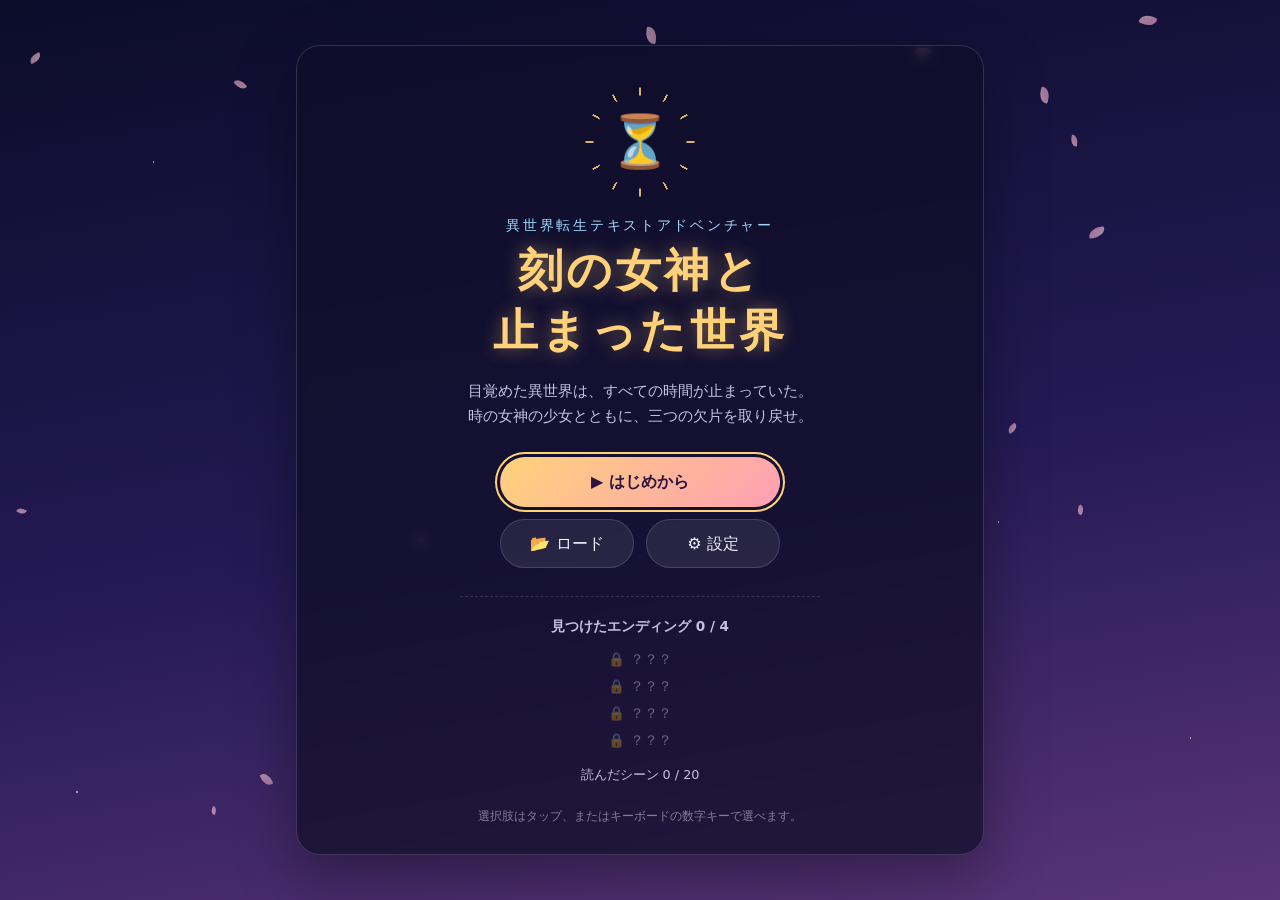
==== index.html @ dd97bc67 "Upgrade game: save/load, backlog, text speed, new branches, image/BGM asset pipeline - Add typewrite" ====
<!doctype html>
<html lang="ja">
<head>
  <meta charset="utf-8">
  <meta name="viewport" content="width=device-width, initial-scale=1">
  <meta name="description" content="止まった世界の時間を取り戻す、選択肢分岐型テキストアドベンチャー。">
  <title>刻（とき）の女神と止まった世界</title>
  <link rel="stylesheet" href="css/style.css">
</head>
<body class="theme-title">
  <div class="sky" aria-hidden="true"></div>

  <!-- 背景画像（assets/manifest.json で指定されたファイルがあるときだけ表示） -->
  <div id="bg-layer" class="bg-layer" aria-hidden="true">
    <div class="bg-img"></div>
    <div class="bg-img"></div>
    <div class="bg-shade"></div>
  </div>

  <!-- シーン演出（CSS の粒子） -->
  <div id="fx-layer" class="fx-layer" aria-hidden="true"></div>
  <div id="flash" class="flash" aria-hidden="true"></div>

  <!-- タイトル画面 -->
  <main id="title-screen" class="screen title-screen">
    <div class="title-card">
      <div class="title-emblem" aria-hidden="true">
        <div class="title-ring"></div>
        <div class="title-clock">⏳</div>
      </div>
      <p class="title-sub">異世界転生テキストアドベンチャー</p>
      <h1 class="title-main">刻の女神と<br>止まった世界</h1>
      <p class="title-lead">
        目覚めた異世界は、すべての時間が止まっていた。<br>
        時の女神の少女とともに、三つの欠片を取り戻せ。
      </p>
      <div class="title-actions">
        <button id="start-btn" class="btn btn-primary" type="button">▶ はじめから</button>
        <button id="continue-btn" class="btn" type="button" hidden>⏯ つづきから</button>
        <div class="title-actions-row">
          <button id="title-load-btn" class="btn" type="button">📂 ロード</button>
          <button id="title-settings-btn" class="btn" type="button">⚙ 設定</button>
        </div>
      </div>
      <section class="endings" aria-labelledby="endings-heading">
        <h2 id="endings-heading" class="endings-heading">見つけたエンディング <span id="ending-count">0 / 4</span></h2>
        <ul id="ending-list" class="ending-list"></ul>
        <p class="scene-rate">読んだシーン <span id="scene-rate">0 / 20</span></p>
      </section>
      <p class="title-help">選択肢はタップ、またはキーボードの数字キーで選べます。</p>
    </div>
  </main>

  <!-- ゲーム画面 -->
  <div id="game-screen" class="screen game-screen" hidden>
    <header class="status-bar">
      <div class="status-item" title="時の欠片">
        <span class="status-label">欠片</span>
        <span id="status-shards" class="status-shards" role="img" aria-label="時の欠片">◇◇◇</span>
      </div>
      <div class="status-item status-heart" title="女神の心">
        <span class="status-label" aria-hidden="true">💗</span>
        <div id="heart-meter" class="heart-meter" role="meter" aria-label="女神の心" aria-valuemin="0" aria-valuemax="13" aria-valuenow="0">
          <div id="heart-fill" class="heart-fill"></div>
        </div>
      </div>
      <div class="status-actions">
        <button id="log-btn" class="btn btn-small btn-icon" type="button" aria-label="バックログ" title="バックログ (L)">📖</button>
        <button id="mute-btn" class="btn btn-small btn-icon" type="button" aria-label="BGM をミュート" aria-pressed="false" title="ミュート (M)">🔊</button>
        <button id="menu-btn" class="btn btn-small" type="button" title="メニュー">☰<span class="btn-label"> メニュー</span></button>
      </div>
    </header>

    <main id="scene-card" class="scene-card">
      <button id="scene-visual" class="scene-visual" type="button" hidden aria-label="背景を大きく見る">
        <img id="scene-visual-img" alt="">
      </button>

      <div class="scene-head">
        <span id="scene-icon" class="scene-icon" aria-hidden="true">🌸</span>
        <div>
          <p id="scene-step" class="scene-step">第1幕</p>
          <h2 id="scene-title" class="scene-title" tabindex="-1">シーン名</h2>
        </div>
      </div>

      <div id="scene-text" class="scene-text"></div>
      <p id="skip-hint" class="skip-hint" hidden>タップ / Enter で全文表示</p>

      <div id="choices" class="choices"></div>

      <section id="ending-box" class="ending-box" hidden>
        <p class="ending-label">― ENDING ―</p>
        <p id="ending-name" class="ending-name"></p>
        <p id="ending-progress" class="ending-progress"></p>
        <div class="ending-actions">
          <button id="ending-restart" class="btn btn-primary" type="button">↺ もう一度はじめから</button>
          <button id="ending-load" class="btn" type="button">📂 ロード</button>
          <button id="ending-title" class="btn" type="button">🏠 タイトルへ</button>
        </div>
      </section>
    </main>
  </div>

  <!-- 背景鑑賞モード（タップで戻る） -->
  <button id="peek-exit" class="peek-exit" type="button" hidden>タップで戻る</button>

  <!-- 通知 -->
  <div id="toasts" class="toasts" role="status" aria-live="polite"></div>

  <!-- メニュー -->
  <dialog id="menu-dialog" class="modal" aria-labelledby="menu-heading">
    <div class="modal-body">
      <h2 id="menu-heading" class="modal-title">メニュー</h2>
      <div class="menu-list">
        <button id="menu-save" class="btn" type="button">💾 セーブ</button>
        <button id="menu-load" class="btn" type="button">📂 ロード</button>
        <button id="menu-log" class="btn" type="button">📖 バックログ</button>
        <button id="menu-settings" class="btn" type="button">⚙ 設定</button>
        <button id="menu-peek" class="btn" type="button" hidden>🖼 背景を見る</button>
        <button id="menu-restart" class="btn" type="button">↺ 最初から</button>
        <button id="menu-title" class="btn" type="button">🏠 タイトルへ</button>
      </div>
      <div class="modal-foot">
        <button class="btn btn-small" type="button" data-close>閉じる</button>
      </div>
    </div>
  </dialog>

  <!-- セーブ / ロード -->
  <dialog id="saves-dialog" class="modal" aria-labelledby="saves-heading">
    <div class="modal-body">
      <h2 id="saves-heading" class="modal-title">セーブ</h2>
      <ul id="saves-list" class="saves-list"></ul>
      <p class="modal-note">セーブデータはこのブラウザ内（localStorage）に保存されます。</p>
      <div class="modal-foot">
        <button class="btn btn-small" type="button" data-close>閉じる</button>
      </div>
    </div>
  </dialog>

  <!-- バックログ -->
  <dialog id="log-dialog" class="modal modal-wide" aria-labelledby="log-heading">
    <div class="modal-body">
      <h2 id="log-heading" class="modal-title">バックログ</h2>
      <div id="log-list" class="log-list" tabindex="0"></div>
      <div class="modal-foot">
        <button class="btn btn-small" type="button" data-close>閉じる</button>
      </div>
    </div>
  </dialog>

  <!-- 設定 -->
  <dialog id="settings-dialog" class="modal" aria-labelledby="settings-heading">
    <div class="modal-body">
      <h2 id="settings-heading" class="modal-title">設定</h2>

      <div class="field">
        <label for="set-speed">文字の表示速度 <output id="set-speed-label" for="set-speed">ふつう</output></label>
        <input id="set-speed" type="range" min="0" max="3" step="1" value="1">
      </div>
      <label class="check">
        <input id="set-skip" type="checkbox">
        <span>一度読んだシーンは一瞬で表示する</span>
      </label>

      <div class="field">
        <label for="set-volume">BGM 音量 <output id="set-volume-label" for="set-volume">60</output></label>
        <input id="set-volume" type="range" min="0" max="100" step="5" value="60">
      </div>
      <label class="check">
        <input id="set-mute" type="checkbox">
        <span>BGM をミュートする</span>
      </label>
      <label class="check">
        <input id="set-images" type="checkbox" checked>
        <span>背景画像を表示する</span>
      </label>
      <p id="asset-status" class="modal-note"></p>

      <div class="field field-danger">
        <button id="reset-data" class="btn btn-small" type="button">🗑 セーブと記録をすべて消去</button>
      </div>
      <div class="modal-foot">
        <button class="btn btn-small" type="button" data-close>閉じる</button>
      </div>
    </div>
  </dialog>

  <script src="js/story.js"></script>
  <script src="js/assets.js"></script>
  <script src="js/game.js"></script>
</body>
</html>
---- css/style.css ----
/* =========================================================
   刻の女神と止まった世界 - スタイル
   外部フォントは使わず、CSSのグラデーションと絵文字で装飾。
   背景画像は assets/manifest.json で指定されたファイルがあるときだけ重ねる。
   ========================================================= */

:root {
  --bg-1: #0f1030;
  --bg-2: #2a1f5c;
  --bg-3: #4b2f6e;
  --card: rgba(16, 14, 40, 0.72);
  --card-border: rgba(255, 255, 255, 0.14);
  --text: #f3f0ff;
  --text-dim: #c6c0e6;
  --accent: #ffd27a;
  --accent-2: #9fd8ff;
  --choice: rgba(255, 255, 255, 0.07);
  --choice-hover: rgba(255, 210, 122, 0.18);
  --heart: #ff7aa8;
  --radius: 16px;
  --font-story: "Hiragino Mincho ProN", "Yu Mincho", "YuMincho", "Noto Serif JP", "MS PMincho", serif;
  --font-ui: system-ui, -apple-system, "Hiragino Sans", "Hiragino Kaku Gothic ProN", "Yu Gothic UI", "Meiryo", sans-serif;
}

/* ---------- テーマ（シーンごとの背景） ---------- */
body.theme-title        { --bg-1: #0b0c2a; --bg-2: #241a55; --bg-3: #5a3478; }
body.theme-dawn         { --bg-1: #2b2350; --bg-2: #7a4a7e; --bg-3: #e09a8a; }
body.theme-tower        { --bg-1: #0d1838; --bg-2: #1f3a6e; --bg-3: #3f6f9e; }
body.theme-forest       { --bg-1: #08201a; --bg-2: #154234; --bg-3: #3d6b4a; }
body.theme-night        { --bg-1: #05061a; --bg-2: #131740; --bg-3: #2b2a63; }
body.theme-day          { --bg-1: #1d3b63; --bg-2: #3a77a6; --bg-3: #8cc3d9; }
body.theme-ruins        { --bg-1: #2a1d12; --bg-2: #6b4a2a; --bg-3: #c39a5e; }
body.theme-ending-true  { --bg-1: #3a2350; --bg-2: #c46a6a; --bg-3: #ffd27a; --accent: #fff1b8; }
body.theme-ending-normal{ --bg-1: #060820; --bg-2: #1c2160; --bg-3: #5a5aa8; }
body.theme-ending-bad   { --bg-1: #050505; --bg-2: #1a1a22; --bg-3: #34303f; --accent: #b9b4c9; }
body.theme-ending-still { --bg-1: #0a0a24; --bg-2: #2a2450; --bg-3: #6a5a8c; --accent: #d9ccff; }

/* ---------- ベース ---------- */
*,
*::before,
*::after {
  box-sizing: border-box;
}

html {
  -webkit-text-size-adjust: 100%;
}

body {
  margin: 0;
  min-height: 100vh;
  min-height: 100dvh;
  color: var(--text);
  font-family: var(--font-ui);
  line-height: 1.7;
  background-color: var(--bg-1);
  overflow-x: hidden;
}

/* 背景グラデーション（iOS で background-attachment: fixed が効かないため固定レイヤーで描画） */
body::before {
  content: "";
  position: fixed;
  inset: 0;
  z-index: 0;
  pointer-events: none;
  background-image: linear-gradient(170deg, var(--bg-1) 0%, var(--bg-2) 55%, var(--bg-3) 100%);
}

/* 止まった星々（CSSの点描） */
.sky {
  position: fixed;
  inset: 0;
  pointer-events: none;
  z-index: 0;
  opacity: 0.55;
  background-image:
    radial-gradient(1.5px 1.5px at 12% 18%, #fff 50%, transparent 51%),
    radial-gradient(1px 1px at 28% 72%, #fff 50%, transparent 51%),
    radial-gradient(2px 2px at 44% 30%, #fff8d0 50%, transparent 51%),
    radial-gradient(1px 1px at 63% 12%, #fff 50%, transparent 51%),
    radial-gradient(1.5px 1.5px at 78% 58%, #dff 50%, transparent 51%),
    radial-gradient(1px 1px at 88% 24%, #fff 50%, transparent 51%),
    radial-gradient(2px 2px at 6% 88%, #fff 50%, transparent 51%),
    radial-gradient(1px 1px at 54% 92%, #fff 50%, transparent 51%),
    radial-gradient(1.5px 1.5px at 93% 82%, #fff8d0 50%, transparent 51%),
    radial-gradient(1px 1px at 36% 48%, #fff 50%, transparent 51%);
}
body.theme-day .sky,
body.theme-ruins .sky,
body.theme-ending-true .sky { opacity: 0.2; }
body.theme-title .sky { animation: twinkle 7s ease-in-out infinite; }
body.has-bg .sky { opacity: 0; }

@keyframes twinkle {
  0%, 100% { opacity: 0.55; }
  50%      { opacity: 0.3; }
}

button {
  font: inherit;
  color: inherit;
}

[hidden] {
  display: none !important;
}

:focus-visible {
  outline: 2px solid var(--accent);
  outline-offset: 3px;
}

.screen {
  position: relative;
  z-index: 1;
  width: 100%;
  max-width: 720px;
  margin: 0 auto;
  padding: 16px;
}

/* ---------- ボタン ---------- */
.btn {
  display: inline-flex;
  align-items: center;
  justify-content: center;
  gap: 6px;
  min-height: 48px;
  padding: 10px 22px;
  border: 1px solid var(--card-border);
  border-radius: 999px;
  background: rgba(255, 255, 255, 0.08);
  cursor: pointer;
  transition: background 0.2s, transform 0.15s, border-color 0.2s;
  -webkit-tap-highlight-color: transparent;
}
.btn:hover { background: rgba(255, 255, 255, 0.16); }
.btn:active { transform: scale(0.97); }

.btn-primary {
  background: linear-gradient(135deg, #ffd27a, #ff9fb4);
  border-color: transparent;
  color: #2a1640;
  font-weight: 700;
}
.btn-primary:hover { background: linear-gradient(135deg, #ffe0a0, #ffb8c8); }

.btn-small {
  min-height: 40px;
  padding: 6px 14px;
  font-size: 0.85rem;
}

/* ---------- タイトル画面 ---------- */
.title-screen {
  display: flex;
  align-items: center;
  justify-content: center;
  min-height: 100vh;
  min-height: 100dvh;
}

.title-card {
  width: 100%;
  text-align: center;
  padding: 40px 24px 28px;
  background: var(--card);
  border: 1px solid var(--card-border);
  border-radius: 24px;
  box-shadow: 0 20px 60px rgba(0, 0, 0, 0.35);
  backdrop-filter: blur(6px);
  -webkit-backdrop-filter: blur(6px);
}

.title-emblem {
  position: relative;
  display: grid;
  place-items: center;
  width: 112px;
  height: 112px;
  margin: 0 auto;
}
/* 止まった文字盤：目盛りの輪。針だけが、ごくゆっくり進む */
.title-ring {
  position: absolute;
  inset: 0;
  border-radius: 50%;
  background: repeating-conic-gradient(from -1deg, rgba(255, 210, 122, 0.85) 0 2deg, transparent 2deg 30deg);
  -webkit-mask: radial-gradient(circle, transparent 0 46px, #000 47px 54px, transparent 55px);
  mask: radial-gradient(circle, transparent 0 46px, #000 47px 54px, transparent 55px);
  box-shadow: 0 0 24px rgba(255, 210, 122, 0.25);
  animation: ringTurn 240s linear infinite;
}
@keyframes ringTurn {
  to { transform: rotate(360deg); }
}
.title-clock {
  position: relative;
  font-size: 3.2rem;
  line-height: 1;
  animation: hourglass 6s ease-in-out infinite;
}

@keyframes hourglass {
  0%, 40%   { transform: rotate(0deg); }
  50%, 90%  { transform: rotate(180deg); }
  100%      { transform: rotate(360deg); }
}

.title-sub {
  margin: 16px 0 4px;
  color: var(--accent-2);
  font-size: 0.85rem;
  letter-spacing: 0.2em;
}

.title-main {
  margin: 0 0 16px;
  font-family: var(--font-story);
  font-size: clamp(1.9rem, 7vw, 2.8rem);
  line-height: 1.35;
  letter-spacing: 0.08em;
  color: var(--accent);
  text-shadow: 0 0 18px rgba(255, 210, 122, 0.45);
}

.title-lead {
  margin: 0 auto 28px;
  max-width: 30em;
  color: var(--text-dim);
  font-family: var(--font-story);
  font-size: 0.95rem;
}

.title-actions {
  display: flex;
  flex-direction: column;
  gap: 12px;
  max-width: 280px;
  margin: 0 auto 28px;
}
.title-actions-row {
  display: flex;
  gap: 12px;
}
.title-actions-row .btn {
  flex: 1;
  padding-inline: 10px;
}
.title-card > * {
  animation: fadeUp 0.7s ease both;
}
.title-card > *:nth-child(2) { animation-delay: 0.08s; }
.title-card > *:nth-child(3) { animation-delay: 0.16s; }
.title-card > *:nth-child(4) { animation-delay: 0.24s; }
.title-card > *:nth-child(5) { animation-delay: 0.32s; }
.title-card > *:nth-child(6) { animation-delay: 0.4s; }
.title-card > *:nth-child(7) { animation-delay: 0.48s; }
.scene-rate {
  margin: 10px 0 0;
  font-size: 0.8rem;
  color: var(--text-dim);
}

.endings {
  margin: 0 auto;
  max-width: 360px;
  padding-top: 18px;
  border-top: 1px dashed var(--card-border);
}
.endings-heading {
  margin: 0 0 8px;
  font-size: 0.85rem;
  font-weight: 600;
  color: var(--text-dim);
}
.ending-list {
  list-style: none;
  margin: 0;
  padding: 0;
  font-size: 0.85rem;
}
.ending-item {
  padding: 2px 0;
  color: rgba(255, 255, 255, 0.35);
}
.ending-item::before { content: "🔒 "; }
.ending-item.is-seen { color: var(--accent); }
.ending-item.is-seen::before { content: "✨ "; }

.title-help {
  margin: 20px 0 0;
  font-size: 0.75rem;
  color: rgba(255, 255, 255, 0.45);
}

/* ---------- ステータスバー ---------- */
.game-screen {
  padding-top: 0;
}

.status-bar {
  position: sticky;
  top: 0;
  z-index: 5;
  display: flex;
  flex-wrap: wrap;
  align-items: center;
  gap: 8px 16px;
  margin: 0 -16px 16px;
  padding: 10px 16px;
  background: rgba(8, 8, 24, 0.6);
  border-bottom: 1px solid var(--card-border);
  backdrop-filter: blur(8px);
  -webkit-backdrop-filter: blur(8px);
}

.status-item {
  display: flex;
  align-items: center;
  gap: 8px;
  font-size: 0.85rem;
}
.status-label { color: var(--text-dim); }
.status-shards { letter-spacing: 0.15em; }

.heart-meter {
  width: 96px;
  height: 8px;
  border-radius: 999px;
  background: rgba(255, 255, 255, 0.15);
  overflow: hidden;
}
.heart-fill {
  width: 0;
  height: 100%;
  border-radius: inherit;
  background: linear-gradient(90deg, #ffb3c8, var(--heart));
  transition: width 0.6s ease;
}

.status-actions {
  display: flex;
  gap: 8px;
  margin-left: auto;
}

/* ---------- シーン ---------- */
.scene-card {
  padding: 24px 22px 28px;
  background: var(--card);
  border: 1px solid var(--card-border);
  border-radius: var(--radius);
  box-shadow: 0 16px 50px rgba(0, 0, 0, 0.35);
  backdrop-filter: blur(6px);
  -webkit-backdrop-filter: blur(6px);
}

.scene-head {
  display: flex;
  align-items: center;
  gap: 14px;
  margin-bottom: 18px;
  padding-bottom: 14px;
  border-bottom: 1px solid var(--card-border);
}
.scene-icon {
  flex: none;
  display: grid;
  place-items: center;
  width: 56px;
  height: 56px;
  font-size: 1.9rem;
  border-radius: 50%;
  background: radial-gradient(circle, rgba(255, 255, 255, 0.18), rgba(255, 255, 255, 0.04));
  border: 1px solid var(--card-border);
}
.scene-step {
  margin: 0;
  font-size: 0.75rem;
  letter-spacing: 0.2em;
  color: var(--accent-2);
}
.scene-title {
  margin: 0;
  font-family: var(--font-story);
  font-size: 1.35rem;
  line-height: 1.4;
  color: var(--accent);
}
.scene-title:focus { outline: none; }

.scene-text {
  font-family: var(--font-story);
  font-size: 1.05rem;
  line-height: 2;
  letter-spacing: 0.02em;
}
.para {
  margin: 0 0 1em;
}
/* 文字送り：未表示の部分も場所だけ確保しておき、行が動かないようにする */
.para-rest {
  visibility: hidden;
}
.skip-hint {
  margin: 0;
  font-size: 0.75rem;
  text-align: right;
  color: rgba(255, 255, 255, 0.45);
  animation: twinkle 2.4s ease-in-out infinite;
}

@keyframes fadeUp {
  from { opacity: 0; transform: translateY(6px); }
  to   { opacity: 1; transform: none; }
}

/* ---------- 選択肢 ---------- */
.choices {
  display: flex;
  flex-direction: column;
  gap: 10px;
  margin-top: 22px;
}
.choice {
  display: flex;
  align-items: flex-start;
  gap: 12px;
  width: 100%;
  min-height: 52px;
  padding: 12px 16px;
  text-align: left;
  line-height: 1.6;
  background: var(--choice);
  border: 1px solid var(--card-border);
  border-radius: 12px;
  cursor: pointer;
  opacity: 0;
  animation: fadeUp 0.5s ease forwards;
  transition: background 0.2s, border-color 0.2s, transform 0.15s;
  -webkit-tap-highlight-color: transparent;
}
.choice:hover {
  background: var(--choice-hover);
  border-color: rgba(255, 210, 122, 0.55);
}
.choice:active { transform: scale(0.99); }
.choice-num {
  flex: none;
  display: grid;
  place-items: center;
  width: 26px;
  height: 26px;
  margin-top: 1px;
  font-size: 0.8rem;
  font-weight: 700;
  color: #2a1640;
  background: var(--accent);
  border-radius: 50%;
}
.choice-text { flex: 1; }

/* ---------- エンディング ---------- */
.ending-box {
  margin-top: 24px;
  padding: 22px 16px;
  text-align: center;
  border-radius: 12px;
  background: rgba(255, 255, 255, 0.06);
  border: 1px solid var(--card-border);
  animation: fadeUp 0.8s ease 0.6s both;
}
.ending-label {
  margin: 0;
  font-size: 0.8rem;
  letter-spacing: 0.3em;
  color: var(--text-dim);
}
.ending-name {
  margin: 6px 0 10px;
  font-family: var(--font-story);
  font-size: 1.25rem;
  font-weight: 700;
  color: var(--accent);
}
.ending-box[data-kind="true"] .ending-name::before  { content: "🌅 "; }
.ending-box[data-kind="normal"] .ending-name::before{ content: "🌟 "; }
.ending-box[data-kind="bad"] .ending-name::before   { content: "🕳️ "; }
.ending-box[data-kind="another"] .ending-name::before { content: "🫧 "; }
.ending-progress {
  margin: 0 0 18px;
  font-size: 0.85rem;
  color: var(--text-dim);
}
.ending-actions {
  display: flex;
  flex-wrap: wrap;
  justify-content: center;
  gap: 10px;
}

/* ---------- ボタン（追加分） ---------- */
.btn:disabled {
  opacity: 0.4;
  cursor: not-allowed;
}
.btn-icon {
  min-width: 40px;
  padding-inline: 8px;
}

/* ---------- 背景画像レイヤー ---------- */
.bg-layer,
.fx-layer {
  position: fixed;
  inset: 0;
  z-index: 0;
  pointer-events: none;
  overflow: hidden;
}
.bg-img {
  position: absolute;
  inset: 0;
  background-size: cover;
  background-position: center;
  background-repeat: no-repeat;
  opacity: 0;
  transition: opacity 0.9s ease;
}
.bg-img.is-active { opacity: 1; }
/* 文字を読みやすくするための薄い幕 */
.bg-shade {
  position: absolute;
  inset: 0;
  background: linear-gradient(180deg, rgba(6, 6, 22, 0.35), rgba(6, 6, 22, 0.7));
  opacity: 0;
  transition: opacity 0.9s ease;
}
body.has-bg .bg-shade { opacity: 1; }

/* シーンカード上部のビジュアル（画像があるときだけ表示） */
.scene-visual {
  display: block;
  width: calc(100% + 44px);
  margin: -24px -22px 18px;
  padding: 0;
  border: 0;
  border-radius: var(--radius) var(--radius) 0 0;
  overflow: hidden;
  background: rgba(0, 0, 0, 0.3);
  cursor: zoom-in;
}
.scene-visual img {
  display: block;
  width: 100%;
  aspect-ratio: 16 / 9;
  max-height: 42vh;
  object-fit: cover;
  animation: fadeIn 0.9s ease both;
}
@keyframes fadeIn {
  from { opacity: 0; }
  to   { opacity: 1; }
}

/* 背景鑑賞モード */
body.is-peek .screen,
body.is-peek .fx-layer { visibility: hidden; }
body.is-peek .bg-shade { opacity: 0; }
.peek-exit {
  position: fixed;
  inset: 0;
  z-index: 20;
  display: flex;
  align-items: flex-end;
  justify-content: center;
  padding: 0 0 28px;
  border: 0;
  background: transparent;
  color: rgba(255, 255, 255, 0.85);
  font-size: 0.85rem;
  text-shadow: 0 1px 6px #000;
  cursor: zoom-out;
}

/* ---------- シーン演出 ---------- */
.scene-card.is-entering { animation: cardIn 0.55s ease both; }
@keyframes cardIn {
  from { opacity: 0; transform: translateY(10px); }
  to   { opacity: 1; transform: none; }
}
.scene-card.is-shaking { animation: shake 0.6s ease both; }
@keyframes shake {
  0%, 100% { transform: none; }
  15% { transform: translate(-7px, 2px); }
  30% { transform: translate(6px, -2px); }
  45% { transform: translate(-5px, 1px); }
  60% { transform: translate(4px, -1px); }
  80% { transform: translate(-2px, 0); }
}
.flash {
  position: fixed;
  inset: 0;
  z-index: 15;
  pointer-events: none;
  background: #fff;
  opacity: 0;
}
.flash.is-on { animation: flash 1s ease-out both; }
@keyframes flash {
  0%   { opacity: 0.75; }
  100% { opacity: 0; }
}

.heart-meter.is-up   { animation: heartUp 0.9s ease; }
.heart-meter.is-down { animation: heartDown 0.9s ease; }
@keyframes heartUp {
  30% { box-shadow: 0 0 0 4px rgba(255, 122, 168, 0.45); transform: scale(1.08); }
}
@keyframes heartDown {
  30% { box-shadow: 0 0 0 4px rgba(140, 150, 200, 0.4); transform: scale(0.94); }
}

/* 粒子：止まった世界なので、ほとんどは宙に留まったまま、かすかに息づくだけ */
.fx {
  position: absolute;
  left: var(--x);
  top: var(--y);
  animation-delay: var(--d);
}
.fx-petals,
.fx-petals-fall {
  width: calc(12px * var(--s));
  height: calc(8px * var(--s));
  border-radius: 80% 10% 80% 10%;
  background: linear-gradient(135deg, #ffe1ec, #ff9fc0);
  opacity: 0.6;
  transform: rotate(var(--r));
}
.fx-petals { animation: hover 9s ease-in-out infinite; animation-delay: var(--d); }
@keyframes hover {
  0%, 100% { translate: 0 0; opacity: 0.6; }
  50%      { translate: 0 -3px; opacity: 0.4; }
}
/* 時が動き出したあとは、花びらが落ちる */
.fx-petals-fall {
  top: -5%;
  animation: fall 11s linear infinite;
  animation-delay: var(--d);
}
@keyframes fall {
  from { translate: 0 0; rotate: 0deg; }
  to   { translate: 8vw 112vh; rotate: 320deg; }
}
.fx-motes {
  width: calc(5px * var(--s));
  height: calc(5px * var(--s));
  border-radius: 50%;
  background: #d8ffb0;
  box-shadow: 0 0 10px 2px rgba(200, 255, 160, 0.6);
  animation: glow 6s ease-in-out infinite;
  animation-delay: var(--d);
}
@keyframes glow {
  0%, 100% { opacity: 0.15; }
  50%      { opacity: 0.75; }
}
.fx-embers {
  top: auto;
  bottom: -3%;
  width: calc(4px * var(--s));
  height: calc(4px * var(--s));
  border-radius: 50%;
  background: #ffb060;
  box-shadow: 0 0 8px 2px rgba(255, 150, 60, 0.7);
  animation: rise 8s ease-in infinite;
  animation-delay: var(--d);
}
@keyframes rise {
  0%   { translate: 0 0; opacity: 0; }
  15%  { opacity: 0.9; }
  100% { translate: 3vw -70vh; opacity: 0; }
}
.fx-dust {
  width: calc(3px * var(--s));
  height: calc(3px * var(--s));
  border-radius: 50%;
  background: #fff3d0;
  animation: glow 10s ease-in-out infinite;
  animation-delay: var(--d);
}

/* ---------- 通知 ---------- */
.toasts {
  position: fixed;
  left: 50%;
  bottom: 20px;
  z-index: 30;
  display: flex;
  flex-direction: column;
  align-items: center;
  gap: 8px;
  width: max-content;
  max-width: calc(100vw - 32px);
  transform: translateX(-50%);
  pointer-events: none;
}
.toast {
  padding: 10px 18px;
  border-radius: 999px;
  background: rgba(16, 14, 40, 0.92);
  border: 1px solid rgba(255, 210, 122, 0.5);
  color: var(--accent);
  font-size: 0.9rem;
  box-shadow: 0 8px 24px rgba(0, 0, 0, 0.4);
  animation: fadeUp 0.35s ease both;
  transition: opacity 0.4s;
}
.toast.is-leaving { opacity: 0; }

/* ---------- ダイアログ ---------- */
.modal {
  width: min(440px, calc(100vw - 24px));
  max-height: calc(100dvh - 24px);
  padding: 0;
  color: var(--text);
  background: rgba(18, 16, 46, 0.97);
  border: 1px solid var(--card-border);
  border-radius: 20px;
  box-shadow: 0 24px 70px rgba(0, 0, 0, 0.55);
  overflow: hidden;
}
.modal[open] {
  display: flex;
  animation: cardIn 0.25s ease both;
}
.modal-wide { width: min(640px, calc(100vw - 24px)); }
.modal::backdrop {
  background: rgba(4, 4, 16, 0.6);
  backdrop-filter: blur(3px);
}
.modal-body {
  display: flex;
  flex-direction: column;
  width: 100%;
  min-height: 0;
  padding: 24px 22px 18px;
  overflow-y: auto;
}
.modal-title {
  margin: 0 0 16px;
  font-family: var(--font-story);
  font-size: 1.2rem;
  color: var(--accent);
  text-align: center;
  letter-spacing: 0.1em;
}
.modal-note {
  margin: 12px 0 0;
  font-size: 0.75rem;
  color: var(--text-dim);
}
.modal-foot {
  display: flex;
  justify-content: center;
  margin-top: 18px;
}
.menu-list {
  display: flex;
  flex-direction: column;
  gap: 10px;
}

.saves-list {
  list-style: none;
  margin: 0;
  padding: 0;
  display: flex;
  flex-direction: column;
  gap: 10px;
}
.save-row {
  display: flex;
  align-items: center;
  gap: 10px;
  padding: 12px 14px;
  border: 1px solid var(--card-border);
  border-radius: 12px;
  background: var(--choice);
}
.save-info { flex: 1; min-width: 0; }
.save-name {
  margin: 0;
  font-size: 0.8rem;
  letter-spacing: 0.1em;
  color: var(--accent-2);
}
.save-desc {
  margin: 2px 0 0;
  font-size: 0.85rem;
  line-height: 1.5;
}
.save-actions {
  display: flex;
  gap: 6px;
  flex: none;
}

.log-list {
  flex: 1;
  min-height: 0;
  max-height: 60dvh;
  padding: 4px 12px 4px 4px;
  overflow-y: auto;
  font-family: var(--font-story);
  font-size: 0.95rem;
  line-height: 1.9;
}
.log-scene {
  margin: 18px 0 8px;
  padding-bottom: 4px;
  font-size: 1rem;
  color: var(--accent);
  border-bottom: 1px dashed var(--card-border);
}
.log-scene:first-child { margin-top: 0; }
.log-para { margin: 0 0 0.7em; }
.log-choice {
  margin: 10px 0;
  padding: 6px 12px;
  font-family: var(--font-ui);
  font-size: 0.85rem;
  color: var(--accent-2);
  border-left: 3px solid var(--accent-2);
  background: rgba(159, 216, 255, 0.08);
  border-radius: 0 8px 8px 0;
}

.field {
  display: flex;
  flex-direction: column;
  gap: 6px;
  margin-top: 16px;
}
.field:first-of-type { margin-top: 0; }
.field label {
  display: flex;
  justify-content: space-between;
  font-size: 0.9rem;
}
.field output { color: var(--accent); }
.field input[type="range"] {
  width: 100%;
  height: 28px;
  accent-color: var(--accent);
}
.field-danger {
  align-items: flex-start;
  padding-top: 16px;
  border-top: 1px dashed var(--card-border);
}
.check {
  display: flex;
  align-items: center;
  gap: 10px;
  min-height: 40px;
  margin-top: 6px;
  font-size: 0.9rem;
  cursor: pointer;
}
.check input {
  width: 18px;
  height: 18px;
  accent-color: var(--accent);
}

/* ---------- スマートフォン ---------- */
@media (max-width: 480px) {
  .title-card { padding: 32px 18px 24px; }
  .scene-card { padding: 20px 16px 22px; }
  .scene-visual { width: calc(100% + 32px); margin: -20px -16px 16px; }
  .scene-icon { width: 46px; height: 46px; font-size: 1.5rem; }
  .scene-title { font-size: 1.2rem; }
  .scene-text { font-size: 1rem; line-height: 1.95; }
  .heart-meter { width: 56px; }
  .status-bar { flex-wrap: nowrap; gap: 8px; }
  .status-item .status-label:not([aria-hidden]) { display: none; }
  .status-item { gap: 4px; }
  .status-shards { letter-spacing: 0.05em; }
  .status-actions { gap: 6px; }
  .btn-small { padding: 6px 10px; }
  .btn-label { display: none; }
  .save-row { flex-direction: column; align-items: stretch; }
  .save-actions { justify-content: flex-end; }
  .modal-body { padding: 20px 16px 16px; }
  .ending-actions .btn { width: 100%; }
}

/* ---------- 動きを減らす設定への配慮 ---------- */
@media (prefers-reduced-motion: reduce) {
  *,
  *::before,
  *::after {
    animation-duration: 0.01ms !important;
    animation-delay: 0s !important;
    animation-iteration-count: 1 !important;
    transition-duration: 0.01ms !important;
  }
}
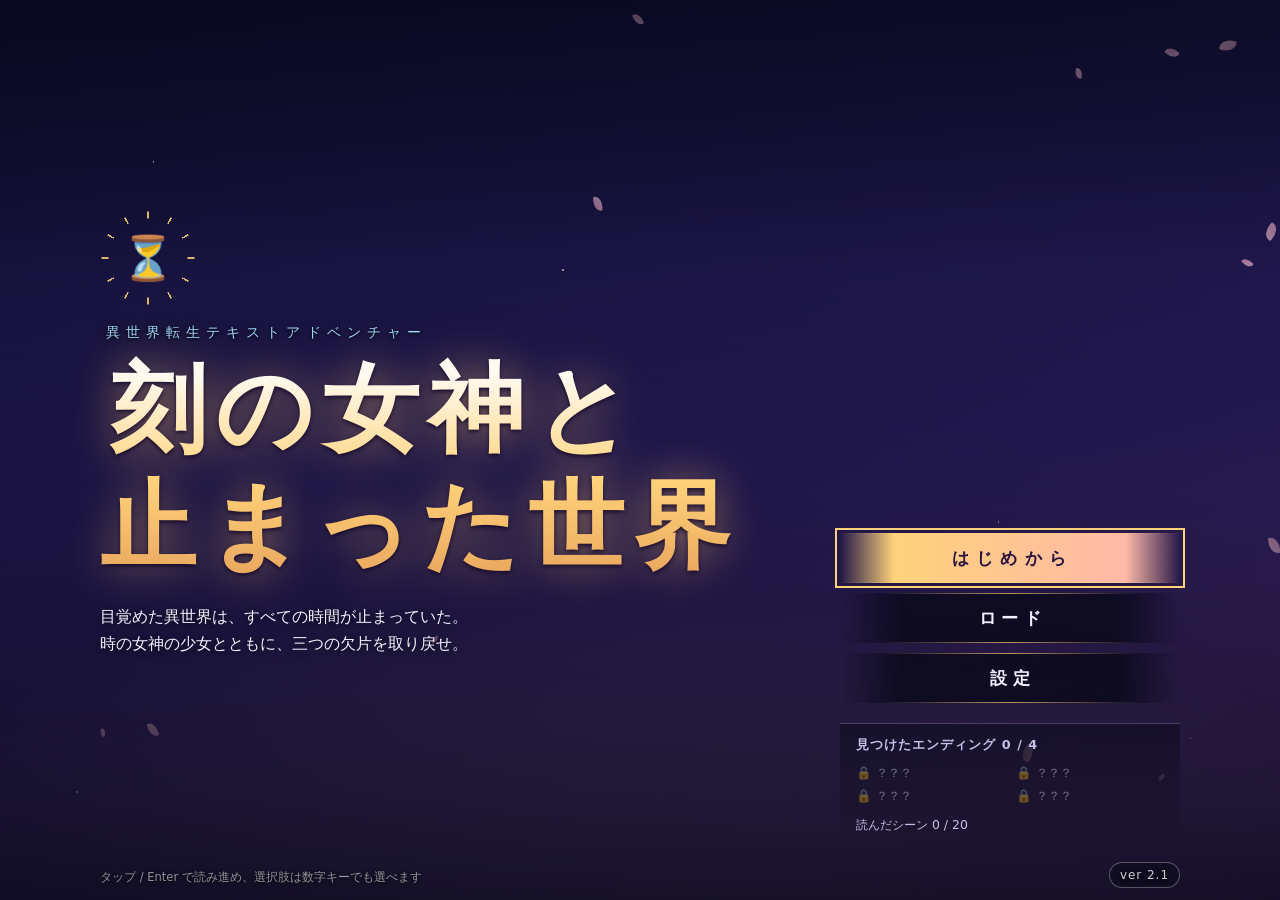
==== commit 2a079090: "Upgrade to ver 2.1: visual-novel layout, character layer, robust title transition - Rebuild the scre" ====
--- a/index.html
+++ b/index.html
@@ -1,109 +1,146 @@
 <!doctype html>
-<html lang="ja">
+<html lang="ja" data-app-version="2.1">
 <head>
   <meta charset="utf-8">
-  <meta name="viewport" content="width=device-width, initial-scale=1">
+  <meta name="viewport" content="width=device-width, initial-scale=1, viewport-fit=cover">
   <meta name="description" content="止まった世界の時間を取り戻す、選択肢分岐型テキストアドベンチャー。">
+  <meta name="theme-color" content="#0b0c2a">
   <title>刻（とき）の女神と止まった世界</title>
-  <link rel="stylesheet" href="css/style.css">
+  <!-- 版を上げるときは、下の ?v= と data-app-version、js/game.js の VERSION を同じ値にそろえる -->
+  <link rel="stylesheet" href="css/style.css?v=2.1">
 </head>
 <body class="theme-title">
   <div class="sky" aria-hidden="true"></div>
 
-  <!-- 背景画像（assets/manifest.json で指定されたファイルがあるときだけ表示） -->
+  <!-- 背景画像（assets/manifest.json で指定されたファイルがあるときだけ表示。無ければテーマ別グラデーション） -->
   <div id="bg-layer" class="bg-layer" aria-hidden="true">
     <div class="bg-img"></div>
     <div class="bg-img"></div>
     <div class="bg-shade"></div>
   </div>
 
+  <!-- キャラクター立ち絵（manifest の character で指定されたファイルがあるときだけ表示） -->
+  <div id="char-layer" class="char-layer" aria-hidden="true">
+    <img id="char-img" class="char-img" alt="">
+  </div>
+
   <!-- シーン演出（CSS の粒子） -->
   <div id="fx-layer" class="fx-layer" aria-hidden="true"></div>
   <div id="flash" class="flash" aria-hidden="true"></div>
 
   <!-- タイトル画面 -->
   <main id="title-screen" class="screen title-screen">
-    <div class="title-card">
-      <div class="title-emblem" aria-hidden="true">
-        <div class="title-ring"></div>
-        <div class="title-clock">⏳</div>
-      </div>
-      <p class="title-sub">異世界転生テキストアドベンチャー</p>
-      <h1 class="title-main">刻の女神と<br>止まった世界</h1>
-      <p class="title-lead">
-        目覚めた異世界は、すべての時間が止まっていた。<br>
-        時の女神の少女とともに、三つの欠片を取り戻せ。
-      </p>
-      <div class="title-actions">
-        <button id="start-btn" class="btn btn-primary" type="button">▶ はじめから</button>
-        <button id="continue-btn" class="btn" type="button" hidden>⏯ つづきから</button>
-        <div class="title-actions-row">
-          <button id="title-load-btn" class="btn" type="button">📂 ロード</button>
-          <button id="title-settings-btn" class="btn" type="button">⚙ 設定</button>
-        </div>
-      </div>
+    <div class="title-inner">
+      <header class="title-logo">
+        <div class="title-emblem" aria-hidden="true">
+          <div class="title-ring"></div>
+          <div class="title-clock">⏳</div>
+        </div>
+        <p class="title-sub">異世界転生テキストアドベンチャー</p>
+        <h1 class="title-main">刻の女神と<br>止まった世界</h1>
+        <p class="title-lead">
+          目覚めた異世界は、すべての時間が止まっていた。<br>
+          時の女神の少女とともに、三つの欠片を取り戻せ。
+        </p>
+      </header>
+
+      <nav class="title-menu" aria-label="メインメニュー">
+        <button id="start-btn" class="title-btn title-btn-primary" type="button" data-action="start">はじめから</button>
+        <button id="continue-btn" class="title-btn" type="button" data-action="continue" hidden>つづきから</button>
+        <button id="title-load-btn" class="title-btn" type="button" data-action="load">ロード</button>
+        <button id="title-settings-btn" class="title-btn" type="button" data-action="settings">設定</button>
+      </nav>
+
       <section class="endings" aria-labelledby="endings-heading">
         <h2 id="endings-heading" class="endings-heading">見つけたエンディング <span id="ending-count">0 / 4</span></h2>
         <ul id="ending-list" class="ending-list"></ul>
         <p class="scene-rate">読んだシーン <span id="scene-rate">0 / 20</span></p>
       </section>
-      <p class="title-help">選択肢はタップ、またはキーボードの数字キーで選べます。</p>
-    </div>
+    </div>
+    <p class="title-foot">
+      <span class="title-help">タップ / Enter で読み進め、選択肢は数字キーでも選べます</span>
+      <span id="app-version" class="title-version">ver 2.1</span>
+    </p>
   </main>
 
   <!-- ゲーム画面 -->
   <div id="game-screen" class="screen game-screen" hidden>
-    <header class="status-bar">
-      <div class="status-item" title="時の欠片">
-        <span class="status-label">欠片</span>
-        <span id="status-shards" class="status-shards" role="img" aria-label="時の欠片">◇◇◇</span>
-      </div>
-      <div class="status-item status-heart" title="女神の心">
-        <span class="status-label" aria-hidden="true">💗</span>
+    <!-- 上部 HUD -->
+    <header class="hud">
+      <div class="hud-item" title="時の欠片">
+        <span class="hud-label">欠片</span>
+        <span id="status-shards" class="hud-shards" role="img" aria-label="時の欠片">◇◇◇</span>
+      </div>
+      <div class="hud-item" title="女神の心">
+        <span class="hud-label" aria-hidden="true">💗</span>
         <div id="heart-meter" class="heart-meter" role="meter" aria-label="女神の心" aria-valuemin="0" aria-valuemax="13" aria-valuenow="0">
           <div id="heart-fill" class="heart-fill"></div>
         </div>
       </div>
-      <div class="status-actions">
-        <button id="log-btn" class="btn btn-small btn-icon" type="button" aria-label="バックログ" title="バックログ (L)">📖</button>
-        <button id="mute-btn" class="btn btn-small btn-icon" type="button" aria-label="BGM をミュート" aria-pressed="false" title="ミュート (M)">🔊</button>
-        <button id="menu-btn" class="btn btn-small" type="button" title="メニュー">☰<span class="btn-label"> メニュー</span></button>
+      <div class="hud-actions">
+        <button id="log-btn" class="hud-btn" type="button" data-action="log" aria-label="バックログ" title="バックログ (L)">📖</button>
+        <button id="mute-btn" class="hud-btn" type="button" data-action="mute" aria-label="BGM をミュート" aria-pressed="false" title="ミュート (M)">🔊</button>
+        <button id="menu-btn" class="hud-btn hud-btn-menu" type="button" data-action="menu" title="メニュー">☰<span class="btn-label">メニュー</span></button>
       </div>
     </header>
 
-    <main id="scene-card" class="scene-card">
-      <button id="scene-visual" class="scene-visual" type="button" hidden aria-label="背景を大きく見る">
-        <img id="scene-visual-img" alt="">
-      </button>
-
-      <div class="scene-head">
-        <span id="scene-icon" class="scene-icon" aria-hidden="true">🌸</span>
-        <div>
+    <!-- ステージ（背景と立ち絵が見える領域。タップで読み進める） -->
+    <div id="stage" class="stage">
+      <!-- 背景画像が無いときに、場面を表す紋章を淡く置く -->
+      <div id="stage-icon" class="stage-icon" aria-hidden="true"></div>
+
+      <!-- シーン切替のタイトルバナー -->
+      <div id="scene-banner" class="scene-banner" aria-hidden="true">
+        <p id="banner-step" class="banner-step"></p>
+        <p id="banner-title" class="banner-title"></p>
+      </div>
+
+      <!-- 選択肢オーバーレイ -->
+      <div id="choice-overlay" class="overlay choice-overlay" hidden>
+        <div class="overlay-inner">
+          <p class="choice-heading" aria-hidden="true">― どうする？ ―</p>
+          <div id="choices" class="choices" role="group" aria-label="選択肢"></div>
+        </div>
+      </div>
+
+      <!-- エンディングオーバーレイ -->
+      <div id="ending-overlay" class="overlay ending-overlay" hidden>
+        <section id="ending-box" class="ending-box" aria-labelledby="ending-name">
+          <p class="ending-label">― ENDING ―</p>
+          <p id="ending-name" class="ending-name"></p>
+          <p id="ending-progress" class="ending-progress"></p>
+          <div class="ending-actions">
+            <button id="ending-restart" class="btn btn-primary" type="button" data-action="restart">↺ もう一度はじめから</button>
+            <button id="ending-load" class="btn" type="button" data-action="load">📂 ロード</button>
+            <button id="ending-title" class="btn" type="button" data-action="title">🏠 タイトルへ</button>
+          </div>
+        </section>
+      </div>
+    </div>
+
+    <!-- メッセージウィンドウ -->
+    <section id="textbox" class="textbox" aria-label="本文">
+      <div class="textbox-inner">
+        <div class="textbox-head">
+          <div class="nameplate">
+            <span id="scene-icon" class="nameplate-icon" aria-hidden="true">🌸</span>
+            <h2 id="scene-title" class="nameplate-name" tabindex="-1">シーン名</h2>
+          </div>
           <p id="scene-step" class="scene-step">第1幕</p>
-          <h2 id="scene-title" class="scene-title" tabindex="-1">シーン名</h2>
-        </div>
-      </div>
-
-      <div id="scene-text" class="scene-text"></div>
-      <p id="skip-hint" class="skip-hint" hidden>タップ / Enter で全文表示</p>
-
-      <div id="choices" class="choices"></div>
-
-      <section id="ending-box" class="ending-box" hidden>
-        <p class="ending-label">― ENDING ―</p>
-        <p id="ending-name" class="ending-name"></p>
-        <p id="ending-progress" class="ending-progress"></p>
-        <div class="ending-actions">
-          <button id="ending-restart" class="btn btn-primary" type="button">↺ もう一度はじめから</button>
-          <button id="ending-load" class="btn" type="button">📂 ロード</button>
-          <button id="ending-title" class="btn" type="button">🏠 タイトルへ</button>
-        </div>
-      </section>
-    </main>
+          <button id="skip-btn" class="skip-btn" type="button" data-action="skip" hidden title="既読のシーンを選択肢まで飛ばす">⏭ スキップ</button>
+        </div>
+        <div id="scene-text" class="scene-text"></div>
+        <div class="textbox-foot">
+          <span id="skip-hint" class="skip-hint" hidden>タップ / Enter で全文表示</span>
+          <span id="page-count" class="page-count" aria-hidden="true"></span>
+          <span id="next-mark" class="next-mark" aria-hidden="true" hidden>▼</span>
+        </div>
+      </div>
+    </section>
   </div>
 
   <!-- 背景鑑賞モード（タップで戻る） -->
-  <button id="peek-exit" class="peek-exit" type="button" hidden>タップで戻る</button>
+  <button id="peek-exit" class="peek-exit" type="button" data-action="peek-exit" hidden>タップで戻る</button>
 
   <!-- 通知 -->
   <div id="toasts" class="toasts" role="status" aria-live="polite"></div>
@@ -113,13 +150,13 @@
     <div class="modal-body">
       <h2 id="menu-heading" class="modal-title">メニュー</h2>
       <div class="menu-list">
-        <button id="menu-save" class="btn" type="button">💾 セーブ</button>
-        <button id="menu-load" class="btn" type="button">📂 ロード</button>
-        <button id="menu-log" class="btn" type="button">📖 バックログ</button>
-        <button id="menu-settings" class="btn" type="button">⚙ 設定</button>
-        <button id="menu-peek" class="btn" type="button" hidden>🖼 背景を見る</button>
-        <button id="menu-restart" class="btn" type="button">↺ 最初から</button>
-        <button id="menu-title" class="btn" type="button">🏠 タイトルへ</button>
+        <button id="menu-save" class="btn" type="button" data-action="save">💾 セーブ</button>
+        <button id="menu-load" class="btn" type="button" data-action="load">📂 ロード</button>
+        <button id="menu-log" class="btn" type="button" data-action="log">📖 バックログ</button>
+        <button id="menu-settings" class="btn" type="button" data-action="settings">⚙ 設定</button>
+        <button id="menu-peek" class="btn" type="button" data-action="peek">🖼 背景を見る</button>
+        <button id="menu-restart" class="btn" type="button" data-action="restart">↺ 最初から</button>
+        <button id="menu-title" class="btn" type="button" data-action="title">🏠 タイトルへ</button>
       </div>
       <div class="modal-foot">
         <button class="btn btn-small" type="button" data-close>閉じる</button>
@@ -174,21 +211,22 @@
       </label>
       <label class="check">
         <input id="set-images" type="checkbox" checked>
-        <span>背景画像を表示する</span>
+        <span>背景画像・立ち絵を表示する</span>
       </label>
       <p id="asset-status" class="modal-note"></p>
 
       <div class="field field-danger">
-        <button id="reset-data" class="btn btn-small" type="button">🗑 セーブと記録をすべて消去</button>
-      </div>
-      <div class="modal-foot">
-        <button class="btn btn-small" type="button" data-close>閉じる</button>
-      </div>
-    </div>
-  </dialog>
-
-  <script src="js/story.js"></script>
-  <script src="js/assets.js"></script>
-  <script src="js/game.js"></script>
+        <button id="reset-data" class="btn btn-small" type="button" data-action="reset">🗑 セーブと記録をすべて消去</button>
+      </div>
+      <p class="modal-note modal-version">刻の女神と止まった世界　<span id="settings-version">ver 2.1</span></p>
+      <div class="modal-foot">
+        <button class="btn btn-small" type="button" data-close>閉じる</button>
+      </div>
+    </div>
+  </dialog>
+
+  <script src="js/story.js?v=2.1"></script>
+  <script src="js/assets.js?v=2.1"></script>
+  <script src="js/game.js?v=2.1"></script>
 </body>
 </html>
--- a/css/style.css
+++ b/css/style.css
@@ -1,7 +1,10 @@
 /* =========================================================
    刻の女神と止まった世界 - スタイル
+   ビジュアルノベル型の画面構成：
+     全面背景（画像 or テーマ別グラデーション）→ 立ち絵 → 粒子演出
+     → 上部 HUD ／ 中央オーバーレイ（選択肢・エンディング）／ 下部メッセージウィンドウ
    外部フォントは使わず、CSSのグラデーションと絵文字で装飾。
-   背景画像は assets/manifest.json で指定されたファイルがあるときだけ重ねる。
+   背景画像と立ち絵は assets/manifest.json で指定されたファイルがあるときだけ重ねる。
    ========================================================= */
 
 :root {
@@ -18,6 +21,12 @@
   --choice-hover: rgba(255, 210, 122, 0.18);
   --heart: #ff7aa8;
   --radius: 16px;
+  --window: 8, 8, 24; /* メッセージウィンドウの地色（rgb） */
+  --hud-h: 44px;
+  --safe-t: env(safe-area-inset-top, 0px);
+  --safe-b: env(safe-area-inset-bottom, 0px);
+  --safe-l: env(safe-area-inset-left, 0px);
+  --safe-r: env(safe-area-inset-right, 0px);
   --font-story: "Hiragino Mincho ProN", "Yu Mincho", "YuMincho", "Noto Serif JP", "MS PMincho", serif;
   --font-ui: system-ui, -apple-system, "Hiragino Sans", "Hiragino Kaku Gothic ProN", "Yu Gothic UI", "Meiryo", sans-serif;
 }
@@ -44,17 +53,17 @@
 
 html {
   -webkit-text-size-adjust: 100%;
+  height: 100%;
 }
 
 body {
   margin: 0;
-  min-height: 100vh;
-  min-height: 100dvh;
+  height: 100%;
+  overflow: hidden; /* 画面は固定。スクロールは各パネルの内側で行う */
   color: var(--text);
   font-family: var(--font-ui);
   line-height: 1.7;
   background-color: var(--bg-1);
-  overflow-x: hidden;
 }
 
 /* 背景グラデーション（iOS で background-attachment: fixed が効かないため固定レイヤーで描画） */
@@ -64,7 +73,10 @@
   inset: 0;
   z-index: 0;
   pointer-events: none;
-  background-image: linear-gradient(170deg, var(--bg-1) 0%, var(--bg-2) 55%, var(--bg-3) 100%);
+  background-image:
+    radial-gradient(120% 70% at 50% 108%, rgba(255, 255, 255, 0.16), transparent 60%),
+    linear-gradient(170deg, var(--bg-1) 0%, var(--bg-2) 55%, var(--bg-3) 100%);
+  transition: opacity 0.6s ease;
 }
 
 /* 止まった星々（CSSの点描） */
@@ -112,12 +124,9 @@
 }
 
 .screen {
-  position: relative;
-  z-index: 1;
-  width: 100%;
-  max-width: 720px;
-  margin: 0 auto;
-  padding: 16px;
+  position: fixed;
+  inset: 0;
+  z-index: 2;
 }
 
 /* ---------- ボタン ---------- */
@@ -152,33 +161,46 @@
   font-size: 0.85rem;
 }
 
-/* ---------- タイトル画面 ---------- */
+/* ---------- タイトル画面（キー画像フルブリード＋ロゴ＋メニュー） ---------- */
 .title-screen {
   display: flex;
+  flex-direction: column;
+  overflow-y: auto;
+  overscroll-behavior: contain;
+  padding: calc(20px + var(--safe-t)) calc(20px + var(--safe-r)) calc(12px + var(--safe-b)) calc(20px + var(--safe-l));
+  /* キー画像の上でも文字が読めるよう、上下に薄い幕をかける */
+  background:
+    linear-gradient(180deg, rgba(5, 5, 20, 0.5) 0%, rgba(5, 5, 20, 0) 30%, rgba(5, 5, 20, 0.15) 52%, rgba(5, 5, 20, 0.82) 100%);
+}
+
+.title-inner {
+  flex: 1 0 auto;
+  display: flex;
+  flex-direction: column;
   align-items: center;
-  justify-content: center;
-  min-height: 100vh;
-  min-height: 100dvh;
-}
-
-.title-card {
+  justify-content: space-between;
+  gap: 24px;
   width: 100%;
+  max-width: 1080px;
+  margin: 0 auto;
   text-align: center;
-  padding: 40px 24px 28px;
-  background: var(--card);
-  border: 1px solid var(--card-border);
-  border-radius: 24px;
-  box-shadow: 0 20px 60px rgba(0, 0, 0, 0.35);
-  backdrop-filter: blur(6px);
-  -webkit-backdrop-filter: blur(6px);
+}
+
+.title-logo {
+  margin-top: clamp(4px, 5vh, 56px);
+  animation: logoIn 1.3s cubic-bezier(0.2, 0.7, 0.2, 1) both;
+}
+@keyframes logoIn {
+  from { opacity: 0; transform: translateY(14px) scale(1.03); filter: blur(6px); }
+  to   { opacity: 1; transform: none; filter: none; }
 }
 
 .title-emblem {
   position: relative;
   display: grid;
   place-items: center;
-  width: 112px;
-  height: 112px;
+  width: 96px;
+  height: 96px;
   margin: 0 auto;
 }
 /* 止まった文字盤：目盛りの輪。針だけが、ごくゆっくり進む */
@@ -187,8 +209,8 @@
   inset: 0;
   border-radius: 50%;
   background: repeating-conic-gradient(from -1deg, rgba(255, 210, 122, 0.85) 0 2deg, transparent 2deg 30deg);
-  -webkit-mask: radial-gradient(circle, transparent 0 46px, #000 47px 54px, transparent 55px);
-  mask: radial-gradient(circle, transparent 0 46px, #000 47px 54px, transparent 55px);
+  -webkit-mask: radial-gradient(circle, transparent 0 39px, #000 40px 46px, transparent 47px);
+  mask: radial-gradient(circle, transparent 0 39px, #000 40px 46px, transparent 47px);
   box-shadow: 0 0 24px rgba(255, 210, 122, 0.25);
   animation: ringTurn 240s linear infinite;
 }
@@ -197,11 +219,10 @@
 }
 .title-clock {
   position: relative;
-  font-size: 3.2rem;
+  font-size: 2.7rem;
   line-height: 1;
   animation: hourglass 6s ease-in-out infinite;
 }
-
 @keyframes hourglass {
   0%, 40%   { transform: rotate(0deg); }
   50%, 90%  { transform: rotate(180deg); }
@@ -209,127 +230,215 @@
 }
 
 .title-sub {
-  margin: 16px 0 4px;
+  margin: 14px 0 6px;
   color: var(--accent-2);
-  font-size: 0.85rem;
-  letter-spacing: 0.2em;
+  font-size: clamp(0.72rem, 1.6vw, 0.9rem);
+  letter-spacing: 0.42em;
+  text-indent: 0.42em;
+  text-shadow: 0 1px 3px #000, 0 0 10px rgba(0, 0, 0, 0.9);
 }
 
 .title-main {
-  margin: 0 0 16px;
+  margin: 0;
   font-family: var(--font-story);
-  font-size: clamp(1.9rem, 7vw, 2.8rem);
-  line-height: 1.35;
+  font-weight: 800;
+  font-size: clamp(2.5rem, min(11.5vw, 12vh), 6rem);
+  line-height: 1.22;
+  letter-spacing: 0.1em;
+  text-indent: 0.1em;
+  color: #fff3d6;
+  background: linear-gradient(180deg, #fffaf0 10%, #ffd27a 55%, #e8a45c 100%);
+  -webkit-background-clip: text;
+  background-clip: text;
+  -webkit-text-fill-color: transparent;
+  filter: drop-shadow(0 2px 2px rgba(20, 8, 40, 0.9)) drop-shadow(0 0 22px rgba(255, 190, 110, 0.45));
+}
+
+.title-lead {
+  margin: 18px auto 0;
+  max-width: 32em;
+  color: var(--text);
+  font-family: var(--font-story);
+  font-size: clamp(0.85rem, 1.9vw, 1rem);
+  text-shadow: 0 1px 8px rgba(0, 0, 0, 0.9);
+}
+
+/* メニュー：斜めに切った帯のボタン */
+.title-menu {
+  display: flex;
+  flex-direction: column;
+  gap: 10px;
+  width: min(320px, 100%);
+  animation: fadeUp 0.8s ease 0.5s both;
+}
+.title-btn {
+  position: relative;
+  min-height: 50px;
+  padding: 10px 24px;
+  border: 0;
+  font-family: var(--font-story);
+  font-size: 1.08rem;
+  font-weight: 700;
+  letter-spacing: 0.3em;
+  text-indent: 0.3em;
+  color: var(--text);
+  background: linear-gradient(90deg, rgba(var(--window), 0) 0%, rgba(var(--window), 0.78) 18%, rgba(var(--window), 0.78) 82%, rgba(var(--window), 0) 100%);
+  cursor: pointer;
+  transition: color 0.2s, letter-spacing 0.25s, background 0.25s;
+  -webkit-tap-highlight-color: transparent;
+}
+.title-btn::before,
+.title-btn::after {
+  content: "";
+  position: absolute;
+  left: 12%;
+  right: 12%;
+  height: 1px;
+  background: linear-gradient(90deg, transparent, rgba(255, 210, 122, 0.7), transparent);
+  transition: left 0.25s, right 0.25s;
+}
+.title-btn::before { top: 0; }
+.title-btn::after  { bottom: 0; }
+.title-btn:hover,
+.title-btn:focus-visible {
+  color: var(--accent);
+  letter-spacing: 0.42em;
+}
+.title-btn:hover::before,
+.title-btn:hover::after,
+.title-btn:focus-visible::before,
+.title-btn:focus-visible::after {
+  left: 0;
+  right: 0;
+}
+.title-btn:active { transform: scale(0.98); }
+.title-btn-primary {
+  color: #2a1640;
+  background: linear-gradient(90deg, rgba(255, 210, 122, 0) 0%, #ffd27a 16%, #ffb9a8 84%, rgba(255, 159, 180, 0) 100%);
+}
+.title-btn-primary:hover,
+.title-btn-primary:focus-visible { color: #2a1640; }
+
+.endings {
+  width: min(420px, 100%);
+  padding: 10px 16px 12px;
+  border-top: 1px solid rgba(255, 255, 255, 0.18);
+  background: linear-gradient(180deg, rgba(var(--window), 0.5), rgba(var(--window), 0));
+  animation: fadeUp 0.8s ease 0.7s both;
+}
+.endings-heading {
+  margin: 0 0 6px;
+  font-size: 0.8rem;
+  font-weight: 600;
   letter-spacing: 0.08em;
-  color: var(--accent);
-  text-shadow: 0 0 18px rgba(255, 210, 122, 0.45);
-}
-
-.title-lead {
-  margin: 0 auto 28px;
-  max-width: 30em;
-  color: var(--text-dim);
-  font-family: var(--font-story);
-  font-size: 0.95rem;
-}
-
-.title-actions {
-  display: flex;
-  flex-direction: column;
-  gap: 12px;
-  max-width: 280px;
-  margin: 0 auto 28px;
-}
-.title-actions-row {
-  display: flex;
-  gap: 12px;
-}
-.title-actions-row .btn {
-  flex: 1;
-  padding-inline: 10px;
-}
-.title-card > * {
-  animation: fadeUp 0.7s ease both;
-}
-.title-card > *:nth-child(2) { animation-delay: 0.08s; }
-.title-card > *:nth-child(3) { animation-delay: 0.16s; }
-.title-card > *:nth-child(4) { animation-delay: 0.24s; }
-.title-card > *:nth-child(5) { animation-delay: 0.32s; }
-.title-card > *:nth-child(6) { animation-delay: 0.4s; }
-.title-card > *:nth-child(7) { animation-delay: 0.48s; }
-.scene-rate {
-  margin: 10px 0 0;
-  font-size: 0.8rem;
-  color: var(--text-dim);
-}
-
-.endings {
-  margin: 0 auto;
-  max-width: 360px;
-  padding-top: 18px;
-  border-top: 1px dashed var(--card-border);
-}
-.endings-heading {
-  margin: 0 0 8px;
-  font-size: 0.85rem;
-  font-weight: 600;
   color: var(--text-dim);
 }
 .ending-list {
   list-style: none;
+  display: grid;
+  grid-template-columns: 1fr 1fr;
+  gap: 2px 12px;
   margin: 0;
   padding: 0;
-  font-size: 0.85rem;
+  font-size: 0.78rem;
+  text-align: left;
 }
 .ending-item {
-  padding: 2px 0;
-  color: rgba(255, 255, 255, 0.35);
+  overflow: hidden;
+  white-space: nowrap;
+  text-overflow: ellipsis;
+  color: rgba(255, 255, 255, 0.4);
 }
 .ending-item::before { content: "🔒 "; }
 .ending-item.is-seen { color: var(--accent); }
 .ending-item.is-seen::before { content: "✨ "; }
-
-.title-help {
-  margin: 20px 0 0;
+.scene-rate {
+  margin: 8px 0 0;
+  font-size: 0.78rem;
+  color: var(--text-dim);
+}
+
+.title-foot {
+  flex: none;
+  display: flex;
+  align-items: flex-end;
+  justify-content: space-between;
+  gap: 12px;
+  width: 100%;
+  max-width: 1080px;
+  margin: 14px auto 0;
+  font-size: 0.72rem;
+  color: rgba(255, 255, 255, 0.55);
+  text-shadow: 0 1px 4px #000;
+}
+.title-help { text-align: left; }
+.title-version {
+  flex: none;
+  padding: 2px 10px;
+  border: 1px solid rgba(255, 255, 255, 0.3);
+  border-radius: 999px;
   font-size: 0.75rem;
-  color: rgba(255, 255, 255, 0.45);
-}
-
-/* ---------- ステータスバー ---------- */
+  letter-spacing: 0.08em;
+  color: rgba(255, 255, 255, 0.8);
+  background: rgba(var(--window), 0.5);
+}
+
+/* PC・横長画面：ロゴを左、メニューを右に振り分ける */
+@media (min-width: 900px) and (min-height: 520px) {
+  .title-inner {
+    display: grid;
+    grid-template-columns: 1fr minmax(280px, 340px);
+    grid-template-rows: 1fr auto;
+    align-items: end;
+    justify-items: start;
+    gap: 20px 48px;
+    text-align: left;
+  }
+  .title-logo { grid-row: 1 / 3; align-self: center; margin-top: 0; }
+  .title-emblem { margin: 0; }
+  .title-lead { margin-left: 0; }
+  .title-menu { justify-self: stretch; width: auto; }
+  .endings { justify-self: stretch; width: auto; }
+}
+
+/* ---------- ゲーム画面の骨組み ---------- */
 .game-screen {
-  padding-top: 0;
-}
-
-.status-bar {
-  position: sticky;
-  top: 0;
-  z-index: 5;
-  display: flex;
-  flex-wrap: wrap;
+  display: flex;
+  flex-direction: column;
+}
+
+/* ---------- 上部 HUD（細い半透明バー） ---------- */
+.hud {
+  position: relative;
+  z-index: 6;
+  flex: none;
+  display: flex;
   align-items: center;
-  gap: 8px 16px;
-  margin: 0 -16px 16px;
-  padding: 10px 16px;
-  background: rgba(8, 8, 24, 0.6);
-  border-bottom: 1px solid var(--card-border);
-  backdrop-filter: blur(8px);
-  -webkit-backdrop-filter: blur(8px);
-}
-
-.status-item {
+  gap: 8px 18px;
+  min-height: calc(var(--hud-h) + var(--safe-t));
+  padding: var(--safe-t) calc(10px + var(--safe-r)) 0 calc(14px + var(--safe-l));
+  background: linear-gradient(180deg, rgba(var(--window), 0.72), rgba(var(--window), 0.38));
+  border-bottom: 1px solid rgba(255, 255, 255, 0.12);
+  backdrop-filter: blur(6px);
+  -webkit-backdrop-filter: blur(6px);
+}
+.hud-item {
   display: flex;
   align-items: center;
   gap: 8px;
-  font-size: 0.85rem;
-}
-.status-label { color: var(--text-dim); }
-.status-shards { letter-spacing: 0.15em; }
+  font-size: 0.8rem;
+}
+.hud-label {
+  color: var(--text-dim);
+  letter-spacing: 0.1em;
+}
+.hud-shards { letter-spacing: 0.12em; }
 
 .heart-meter {
-  width: 96px;
-  height: 8px;
+  width: clamp(56px, 16vw, 120px);
+  height: 7px;
   border-radius: 999px;
-  background: rgba(255, 255, 255, 0.15);
+  background: rgba(255, 255, 255, 0.18);
   overflow: hidden;
 }
 .heart-fill {
@@ -340,157 +449,257 @@
   transition: width 0.6s ease;
 }
 
-.status-actions {
-  display: flex;
-  gap: 8px;
+.hud-actions {
+  display: flex;
+  gap: 2px;
   margin-left: auto;
 }
-
-/* ---------- シーン ---------- */
-.scene-card {
-  padding: 24px 22px 28px;
-  background: var(--card);
-  border: 1px solid var(--card-border);
-  border-radius: var(--radius);
-  box-shadow: 0 16px 50px rgba(0, 0, 0, 0.35);
-  backdrop-filter: blur(6px);
-  -webkit-backdrop-filter: blur(6px);
-}
-
-.scene-head {
+.hud-btn {
+  display: inline-flex;
+  align-items: center;
+  justify-content: center;
+  gap: 6px;
+  min-width: 44px;
+  height: var(--hud-h);
+  padding: 0 10px;
+  border: 0;
+  background: transparent;
+  font-size: 0.85rem;
+  cursor: pointer;
+  transition: background 0.2s;
+  -webkit-tap-highlight-color: transparent;
+}
+.hud-btn:hover { background: rgba(255, 255, 255, 0.14); }
+.hud-btn:focus-visible { outline-offset: -3px; }
+
+/* ---------- ステージ（背景・立ち絵が見える領域） ---------- */
+.stage {
+  position: relative;
+  flex: 1 1 auto;
+  min-height: 0;
+  cursor: pointer;
+}
+
+/* 背景画像が無いとき：場面の紋章を淡く浮かべる */
+.stage-icon {
+  position: absolute;
+  left: 50%;
+  top: 46%;
+  translate: -50% -50%;
+  display: grid;
+  place-items: center;
+  width: min(42vmin, 260px);
+  height: min(42vmin, 260px);
+  font-size: min(20vmin, 124px);
+  line-height: 1;
+  border-radius: 50%;
+  background: radial-gradient(circle, rgba(255, 255, 255, 0.16), rgba(255, 255, 255, 0) 68%);
+  opacity: 0.75;
+  filter: drop-shadow(0 8px 30px rgba(0, 0, 0, 0.45));
+  pointer-events: none;
+  transition: opacity 0.5s ease;
+}
+body.has-bg .stage-icon,
+body.has-char .stage-icon,
+.game-screen.is-choosing .stage-icon { opacity: 0; }
+
+/* ---------- シーンタイトルのバナー（シネマティック演出） ---------- */
+.scene-banner {
+  position: absolute;
+  left: 0;
+  right: 0;
+  top: 40%;
+  z-index: 4;
+  translate: 0 -50%;
+  padding: 18px 20px 20px;
+  text-align: center;
+  background: linear-gradient(90deg, rgba(0, 0, 0, 0) 0%, rgba(4, 4, 16, 0.82) 22%, rgba(4, 4, 16, 0.82) 78%, rgba(0, 0, 0, 0) 100%);
+  opacity: 0;
+  visibility: hidden;
+  pointer-events: none;
+}
+.scene-banner::before,
+.scene-banner::after {
+  content: "";
+  position: absolute;
+  left: 0;
+  right: 0;
+  height: 1px;
+  background: linear-gradient(90deg, transparent, var(--accent), transparent);
+  transform: scaleX(0);
+}
+.scene-banner::before { top: 0; }
+.scene-banner::after  { bottom: 0; }
+.banner-step {
+  margin: 0;
+  font-size: 0.78rem;
+  letter-spacing: 0.6em;
+  text-indent: 0.6em;
+  color: var(--accent-2);
+}
+.banner-title {
+  margin: 4px 0 0;
+  font-family: var(--font-story);
+  font-size: clamp(1.5rem, 6vw, 2.6rem);
+  font-weight: 700;
+  line-height: 1.3;
+  letter-spacing: 0.2em;
+  text-indent: 0.2em;
+  color: #fff;
+  text-shadow: 0 0 18px rgba(255, 210, 122, 0.55), 0 2px 4px #000;
+}
+.scene-banner.is-on { animation: bannerBand 2.6s ease both; }
+.scene-banner.is-on::before,
+.scene-banner.is-on::after { animation: bannerLine 2.6s ease both; }
+.scene-banner.is-on .banner-title { animation: bannerText 2.6s cubic-bezier(0.2, 0.7, 0.2, 1) both; }
+.scene-banner.is-on .banner-step  { animation: bannerText 2.6s cubic-bezier(0.2, 0.7, 0.2, 1) 0.08s both; }
+@keyframes bannerBand {
+  0%   { opacity: 0; visibility: visible; }
+  14%  { opacity: 1; }
+  74%  { opacity: 1; }
+  100% { opacity: 0; visibility: hidden; }
+}
+@keyframes bannerLine {
+  0%   { transform: scaleX(0); }
+  30%  { transform: scaleX(1); }
+  100% { transform: scaleX(1); }
+}
+@keyframes bannerText {
+  0%   { opacity: 0; transform: translateX(-28px); letter-spacing: 0.5em; }
+  22%  { opacity: 1; transform: none; }
+  74%  { opacity: 1; transform: none; }
+  100% { opacity: 0; transform: translateX(16px); }
+}
+
+/* ---------- 中央オーバーレイ（選択肢・エンディング） ---------- */
+.overlay {
+  position: absolute;
+  inset: 0;
+  z-index: 5;
+  display: flex;
+  overflow-y: auto;
+  overscroll-behavior: contain;
+  padding: 16px calc(16px + var(--safe-r)) 16px calc(16px + var(--safe-l));
+  background: radial-gradient(ellipse at center, rgba(4, 4, 16, 0.72) 0%, rgba(4, 4, 16, 0.5) 60%, rgba(4, 4, 16, 0.3) 100%);
+  cursor: default;
+  animation: fadeIn 0.35s ease both;
+}
+.overlay.is-locked { pointer-events: none; }
+.overlay-inner,
+.ending-box {
+  width: min(680px, 100%);
+  margin: auto; /* 収まるときは中央、あふれるときは上からスクロール */
+}
+
+.choice-heading {
+  margin: 0 0 14px;
+  text-align: center;
+  font-family: var(--font-story);
+  font-size: 0.95rem;
+  letter-spacing: 0.4em;
+  text-indent: 0.4em;
+  color: var(--accent);
+  text-shadow: 0 1px 6px #000;
+  animation: fadeIn 0.5s ease both;
+}
+.choices {
+  display: flex;
+  flex-direction: column;
+  gap: 12px;
+}
+.choice {
+  position: relative;
   display: flex;
   align-items: center;
   gap: 14px;
-  margin-bottom: 18px;
-  padding-bottom: 14px;
-  border-bottom: 1px solid var(--card-border);
-}
-.scene-icon {
-  flex: none;
-  display: grid;
-  place-items: center;
-  width: 56px;
-  height: 56px;
-  font-size: 1.9rem;
-  border-radius: 50%;
-  background: radial-gradient(circle, rgba(255, 255, 255, 0.18), rgba(255, 255, 255, 0.04));
-  border: 1px solid var(--card-border);
-}
-.scene-step {
-  margin: 0;
-  font-size: 0.75rem;
-  letter-spacing: 0.2em;
-  color: var(--accent-2);
-}
-.scene-title {
-  margin: 0;
+  width: 100%;
+  min-height: 56px;
+  padding: 12px 22px 12px 16px;
+  text-align: left;
   font-family: var(--font-story);
-  font-size: 1.35rem;
-  line-height: 1.4;
-  color: var(--accent);
-}
-.scene-title:focus { outline: none; }
-
-.scene-text {
-  font-family: var(--font-story);
-  font-size: 1.05rem;
-  line-height: 2;
-  letter-spacing: 0.02em;
-}
-.para {
-  margin: 0 0 1em;
-}
-/* 文字送り：未表示の部分も場所だけ確保しておき、行が動かないようにする */
-.para-rest {
-  visibility: hidden;
-}
-.skip-hint {
-  margin: 0;
-  font-size: 0.75rem;
-  text-align: right;
-  color: rgba(255, 255, 255, 0.45);
-  animation: twinkle 2.4s ease-in-out infinite;
-}
-
-@keyframes fadeUp {
-  from { opacity: 0; transform: translateY(6px); }
-  to   { opacity: 1; transform: none; }
-}
-
-/* ---------- 選択肢 ---------- */
-.choices {
-  display: flex;
-  flex-direction: column;
-  gap: 10px;
-  margin-top: 22px;
-}
-.choice {
-  display: flex;
-  align-items: flex-start;
-  gap: 12px;
-  width: 100%;
-  min-height: 52px;
-  padding: 12px 16px;
-  text-align: left;
-  line-height: 1.6;
-  background: var(--choice);
-  border: 1px solid var(--card-border);
-  border-radius: 12px;
+  font-size: 1.02rem;
+  line-height: 1.55;
+  color: var(--text);
+  background: linear-gradient(90deg, rgba(var(--window), 0.94) 0%, rgba(34, 28, 78, 0.92) 70%, rgba(34, 28, 78, 0.6) 100%);
+  border: 1px solid rgba(255, 255, 255, 0.22);
+  border-left: 4px solid var(--accent);
+  clip-path: polygon(0 0, 100% 0, calc(100% - 16px) 100%, 0 100%);
+  box-shadow: 0 6px 20px rgba(0, 0, 0, 0.45);
   cursor: pointer;
   opacity: 0;
-  animation: fadeUp 0.5s ease forwards;
-  transition: background 0.2s, border-color 0.2s, transform 0.15s;
+  animation: choiceIn 0.45s cubic-bezier(0.2, 0.8, 0.2, 1) forwards;
+  transition: background 0.2s, color 0.2s, transform 0.18s, padding 0.18s;
   -webkit-tap-highlight-color: transparent;
 }
-.choice:hover {
-  background: var(--choice-hover);
-  border-color: rgba(255, 210, 122, 0.55);
-}
-.choice:active { transform: scale(0.99); }
+@keyframes choiceIn {
+  from { opacity: 0; transform: translateX(-36px); }
+  to   { opacity: 1; transform: none; }
+}
+.choice:hover,
+.choice:focus-visible {
+  color: #2a1640;
+  background: linear-gradient(90deg, #ffd27a 0%, #ffc4a6 70%, rgba(255, 196, 166, 0.75) 100%);
+  transform: translateX(8px);
+}
+.choice:focus-visible { outline-offset: 1px; }
+.choice:active { transform: translateX(8px) scale(0.99); }
 .choice-num {
   flex: none;
   display: grid;
   place-items: center;
-  width: 26px;
-  height: 26px;
-  margin-top: 1px;
+  width: 34px;
+  height: 34px;
+  font-family: var(--font-ui);
   font-size: 0.8rem;
   font-weight: 700;
   color: #2a1640;
   background: var(--accent);
-  border-radius: 50%;
+  clip-path: polygon(50% 0, 100% 50%, 50% 100%, 0 50%); /* 菱形 */
+}
+.choice:hover .choice-num,
+.choice:focus-visible .choice-num {
+  color: var(--accent);
+  background: #2a1640;
 }
 .choice-text { flex: 1; }
 
 /* ---------- エンディング ---------- */
 .ending-box {
-  margin-top: 24px;
-  padding: 22px 16px;
+  padding: 26px 20px 24px;
   text-align: center;
-  border-radius: 12px;
-  background: rgba(255, 255, 255, 0.06);
-  border: 1px solid var(--card-border);
-  animation: fadeUp 0.8s ease 0.6s both;
+  background: linear-gradient(180deg, rgba(var(--window), 0.9), rgba(24, 20, 58, 0.9));
+  border: 1px solid rgba(255, 255, 255, 0.2);
+  border-top: 2px solid var(--accent);
+  border-bottom: 2px solid var(--accent);
+  box-shadow: 0 20px 60px rgba(0, 0, 0, 0.55);
+  animation: endingIn 0.9s cubic-bezier(0.2, 0.7, 0.2, 1) both;
+}
+@keyframes endingIn {
+  from { opacity: 0; transform: scale(0.94); }
+  to   { opacity: 1; transform: none; }
 }
 .ending-label {
   margin: 0;
   font-size: 0.8rem;
-  letter-spacing: 0.3em;
+  letter-spacing: 0.5em;
+  text-indent: 0.5em;
   color: var(--text-dim);
 }
 .ending-name {
-  margin: 6px 0 10px;
+  margin: 8px 0 12px;
   font-family: var(--font-story);
-  font-size: 1.25rem;
+  font-size: clamp(1.25rem, 4.6vw, 1.8rem);
   font-weight: 700;
+  line-height: 1.4;
   color: var(--accent);
+  text-shadow: 0 0 16px rgba(255, 210, 122, 0.4);
 }
 .ending-box[data-kind="true"] .ending-name::before  { content: "🌅 "; }
 .ending-box[data-kind="normal"] .ending-name::before{ content: "🌟 "; }
 .ending-box[data-kind="bad"] .ending-name::before   { content: "🕳️ "; }
 .ending-box[data-kind="another"] .ending-name::before { content: "🫧 "; }
 .ending-progress {
-  margin: 0 0 18px;
+  margin: 0 0 20px;
   font-size: 0.85rem;
   color: var(--text-dim);
 }
@@ -499,6 +708,134 @@
   flex-wrap: wrap;
   justify-content: center;
   gap: 10px;
+}
+
+/* ---------- メッセージウィンドウ（下部の半透明グラデーション） ---------- */
+.textbox {
+  position: relative;
+  z-index: 3;
+  flex: none;
+  padding: 34px calc(16px + var(--safe-r)) calc(10px + var(--safe-b)) calc(16px + var(--safe-l));
+  background: linear-gradient(180deg, rgba(var(--window), 0) 0, rgba(var(--window), 0.74) 34px, rgba(var(--window), 0.9) 100%);
+  cursor: pointer;
+}
+.textbox.is-entering .textbox-inner { animation: cardIn 0.5s ease both; }
+@keyframes cardIn {
+  from { opacity: 0; transform: translateY(10px); }
+  to   { opacity: 1; transform: none; }
+}
+.textbox-inner {
+  position: relative;
+  width: 100%;
+  max-width: 920px;
+  margin: 0 auto;
+  border-top: 1px solid rgba(255, 255, 255, 0.22);
+}
+.textbox-head {
+  display: flex;
+  align-items: center;
+  gap: 12px;
+  min-height: 30px;
+  margin-top: -19px; /* 名前プレートをウィンドウの上辺にまたがせる */
+}
+/* 名前プレート：場面名（話者欄）を表示する */
+.nameplate {
+  display: flex;
+  align-items: center;
+  gap: 8px;
+  min-width: 0;
+  max-width: 70%;
+  padding: 5px 30px 5px 14px;
+  color: #2a1640;
+  background: linear-gradient(90deg, #ffd27a, #ffb9a8);
+  clip-path: polygon(0 0, 100% 0, calc(100% - 16px) 100%, 0 100%);
+  filter: drop-shadow(0 3px 8px rgba(0, 0, 0, 0.5));
+}
+.nameplate-icon {
+  flex: none;
+  font-size: 1.05rem;
+  line-height: 1;
+}
+.nameplate-name {
+  margin: 0;
+  overflow: hidden;
+  white-space: nowrap;
+  text-overflow: ellipsis;
+  font-family: var(--font-story);
+  font-size: 1rem;
+  font-weight: 700;
+  line-height: 1.5;
+  letter-spacing: 0.1em;
+}
+.nameplate-name:focus { outline: none; }
+.scene-step {
+  margin: 0;
+  flex: none;
+  font-size: 0.72rem;
+  letter-spacing: 0.25em;
+  color: var(--accent-2);
+  text-shadow: 0 1px 4px #000;
+}
+.skip-btn {
+  flex: none;
+  min-height: 30px;
+  margin-left: auto;
+  padding: 2px 12px;
+  border: 1px solid rgba(255, 255, 255, 0.3);
+  border-radius: 999px;
+  background: rgba(var(--window), 0.7);
+  font-size: 0.75rem;
+  cursor: pointer;
+  -webkit-tap-highlight-color: transparent;
+}
+.skip-btn:hover { background: rgba(255, 255, 255, 0.18); }
+
+.scene-text {
+  /* 3 行ぶんを基本の高さにして、ページごとにウィンドウが伸び縮みしないようにする */
+  height: calc(1.9em * 3 + 14px);
+  margin-top: 4px;
+  padding: 10px 6px 4px 2px;
+  overflow-y: auto;
+  overscroll-behavior: contain;
+  font-family: var(--font-story);
+  font-size: clamp(1rem, 0.6rem + 1vw, 1.2rem);
+  line-height: 1.9;
+  letter-spacing: 0.03em;
+  text-shadow: 0 1px 3px rgba(0, 0, 0, 0.9);
+  scrollbar-width: thin;
+  scrollbar-color: rgba(255, 255, 255, 0.3) transparent;
+}
+.para {
+  margin: 0;
+}
+/* 文字送り：未表示の部分も場所だけ確保しておき、行が動かないようにする */
+.para-rest {
+  visibility: hidden;
+}
+.textbox-foot {
+  display: flex;
+  align-items: center;
+  justify-content: flex-end;
+  gap: 12px;
+  min-height: 22px;
+  font-size: 0.72rem;
+  color: rgba(255, 255, 255, 0.55);
+}
+.skip-hint { animation: twinkle 2.4s ease-in-out infinite; }
+.page-count { letter-spacing: 0.1em; }
+.next-mark {
+  color: var(--accent);
+  font-size: 0.9rem;
+  animation: nextBob 1s ease-in-out infinite;
+}
+@keyframes nextBob {
+  0%, 100% { transform: translateY(-2px); opacity: 0.6; }
+  50%      { transform: translateY(2px); opacity: 1; }
+}
+
+@keyframes fadeUp {
+  from { opacity: 0; transform: translateY(6px); }
+  to   { opacity: 1; transform: none; }
 }
 
 /* ---------- ボタン（追加分） ---------- */
@@ -530,40 +867,52 @@
   transition: opacity 0.9s ease;
 }
 .bg-img.is-active { opacity: 1; }
-/* 文字を読みやすくするための薄い幕 */
+/* 画像の四隅を少し落として、HUD とウィンドウになじませる（画像そのものは暗くしない） */
 .bg-shade {
   position: absolute;
   inset: 0;
-  background: linear-gradient(180deg, rgba(6, 6, 22, 0.35), rgba(6, 6, 22, 0.7));
+  background: radial-gradient(ellipse at 50% 42%, rgba(6, 6, 22, 0) 55%, rgba(6, 6, 22, 0.45) 100%);
   opacity: 0;
   transition: opacity 0.9s ease;
 }
 body.has-bg .bg-shade { opacity: 1; }
 
-/* シーンカード上部のビジュアル（画像があるときだけ表示） */
-.scene-visual {
-  display: block;
-  width: calc(100% + 44px);
-  margin: -24px -22px 18px;
-  padding: 0;
-  border: 0;
-  border-radius: var(--radius) var(--radius) 0 0;
-  overflow: hidden;
-  background: rgba(0, 0, 0, 0.3);
-  cursor: zoom-in;
-}
-.scene-visual img {
-  display: block;
-  width: 100%;
-  aspect-ratio: 16 / 9;
-  max-height: 42vh;
-  object-fit: cover;
-  animation: fadeIn 0.9s ease both;
-}
 @keyframes fadeIn {
   from { opacity: 0; }
   to   { opacity: 1; }
 }
+
+/* ---------- キャラクター立ち絵レイヤー（背景の上・UI の下） ---------- */
+.char-layer {
+  position: fixed;
+  inset: 0;
+  z-index: 1;
+  pointer-events: none;
+  overflow: hidden;
+}
+.char-img {
+  position: absolute;
+  bottom: 0;
+  left: 50%;
+  height: min(92dvh, 150vw);
+  max-width: none;
+  translate: -50% 0;
+  object-fit: contain;
+  object-position: bottom center;
+  opacity: 0;
+  transform: translateY(12px);
+  transition: opacity 0.6s ease, transform 0.6s ease, left 0.5s ease;
+  filter: drop-shadow(0 8px 24px rgba(0, 0, 0, 0.45));
+}
+.char-img:not([src]) { display: none; }
+.char-img.is-active {
+  opacity: 1;
+  transform: none;
+}
+.char-img[data-pos="left"]  { left: 26%; }
+.char-img[data-pos="right"] { left: 74%; }
+/* 選択肢を選ぶあいだは少し沈める */
+body:has(.game-screen.is-choosing) .char-img.is-active { filter: brightness(0.6) drop-shadow(0 8px 24px rgba(0, 0, 0, 0.45)); }
 
 /* 背景鑑賞モード */
 body.is-peek .screen,
@@ -586,12 +935,7 @@
 }
 
 /* ---------- シーン演出 ---------- */
-.scene-card.is-entering { animation: cardIn 0.55s ease both; }
-@keyframes cardIn {
-  from { opacity: 0; transform: translateY(10px); }
-  to   { opacity: 1; transform: none; }
-}
-.scene-card.is-shaking { animation: shake 0.6s ease both; }
+.game-screen.is-shaking { animation: shake 0.6s ease both; }
 @keyframes shake {
   0%, 100% { transform: none; }
   15% { transform: translate(-7px, 2px); }
@@ -696,7 +1040,7 @@
 .toasts {
   position: fixed;
   left: 50%;
-  bottom: 20px;
+  top: calc(var(--hud-h) + var(--safe-t) + 12px);
   z-index: 30;
   display: flex;
   flex-direction: column;
@@ -762,6 +1106,7 @@
   font-size: 0.75rem;
   color: var(--text-dim);
 }
+.modal-version { text-align: center; }
 .modal-foot {
   display: flex;
   justify-content: center;
@@ -876,26 +1221,59 @@
   accent-color: var(--accent);
 }
 
-/* ---------- スマートフォン ---------- */
-@media (max-width: 480px) {
-  .title-card { padding: 32px 18px 24px; }
-  .scene-card { padding: 20px 16px 22px; }
-  .scene-visual { width: calc(100% + 32px); margin: -20px -16px 16px; }
-  .scene-icon { width: 46px; height: 46px; font-size: 1.5rem; }
-  .scene-title { font-size: 1.2rem; }
-  .scene-text { font-size: 1rem; line-height: 1.95; }
-  .heart-meter { width: 56px; }
-  .status-bar { flex-wrap: nowrap; gap: 8px; }
-  .status-item .status-label:not([aria-hidden]) { display: none; }
-  .status-item { gap: 4px; }
-  .status-shards { letter-spacing: 0.05em; }
-  .status-actions { gap: 6px; }
-  .btn-small { padding: 6px 10px; }
+/* ---------- スマートフォン（縦） ---------- */
+@media (max-width: 560px) {
+  .hud { gap: 8px 12px; }
+  .hud-label:not([aria-hidden]) { display: none; }
+  .hud-item { gap: 5px; }
+  .hud-shards { letter-spacing: 0.04em; }
   .btn-label { display: none; }
+  .textbox { padding-left: calc(12px + var(--safe-l)); padding-right: calc(12px + var(--safe-r)); }
+  /* 画面が狭いぶん行数を増やす */
+  .scene-text { height: calc(1.85em * 5 + 14px); line-height: 1.85; }
+  .choice { min-height: 52px; padding: 10px 20px 10px 12px; font-size: 0.96rem; gap: 12px; }
+  .choices { gap: 10px; }
+  .title-help { display: none; }
+  .title-foot { justify-content: flex-end; }
   .save-row { flex-direction: column; align-items: stretch; }
   .save-actions { justify-content: flex-end; }
   .modal-body { padding: 20px 16px 16px; }
-  .ending-actions .btn { width: 100%; }
+  .ending-actions { flex-direction: column; }
+}
+
+/* 選択肢が出ているあいだは、メッセージウィンドウを縮めて選択肢の場所を広げる（本文は中でスクロールできる） */
+@media (max-width: 560px) {
+  .scene-text { transition: height 0.3s ease; }
+  .game-screen.is-choosing .scene-text { height: calc(1.85em * 3 + 14px); }
+  .game-screen.is-choosing .textbox-foot { display: none; }
+}
+@media (max-width: 560px) and (max-height: 700px) {
+  .game-screen.is-choosing .scene-text { height: calc(1.85em * 2 + 14px); }
+  .choice-heading { display: none; }
+  .overlay { padding-block: 10px; }
+  .choices { gap: 8px; }
+  .choice { min-height: 48px; padding-block: 7px; line-height: 1.45; }
+}
+
+/* ---------- 背の低い画面（スマートフォン横向きなど） ---------- */
+@media (max-height: 520px) {
+  :root { --hud-h: 38px; }
+  .title-emblem { display: none; }
+  .title-lead { display: none; }
+  .title-main { font-size: clamp(1.8rem, 11vh, 3rem); }
+  .title-main br { display: none; }
+  .title-inner { gap: 12px; }
+  .title-menu { flex-direction: row; flex-wrap: wrap; width: 100%; justify-content: center; }
+  .title-btn { min-height: 44px; flex: 1 1 140px; max-width: 220px; font-size: 0.95rem; }
+  .textbox { padding-top: 26px; }
+  .scene-text { height: calc(1.7em * 2 + 12px); line-height: 1.7; padding-top: 6px; }
+  .textbox-foot { min-height: 16px; }
+  .scene-banner { padding: 10px 20px 12px; }
+  .choice { min-height: 44px; padding-block: 6px; }
+  .choices { gap: 8px; }
+  .choice-heading { display: none; }
+  .ending-box { padding: 14px 16px; }
+  .ending-progress { margin-bottom: 12px; }
 }
 
 /* ---------- 動きを減らす設定への配慮 ---------- */
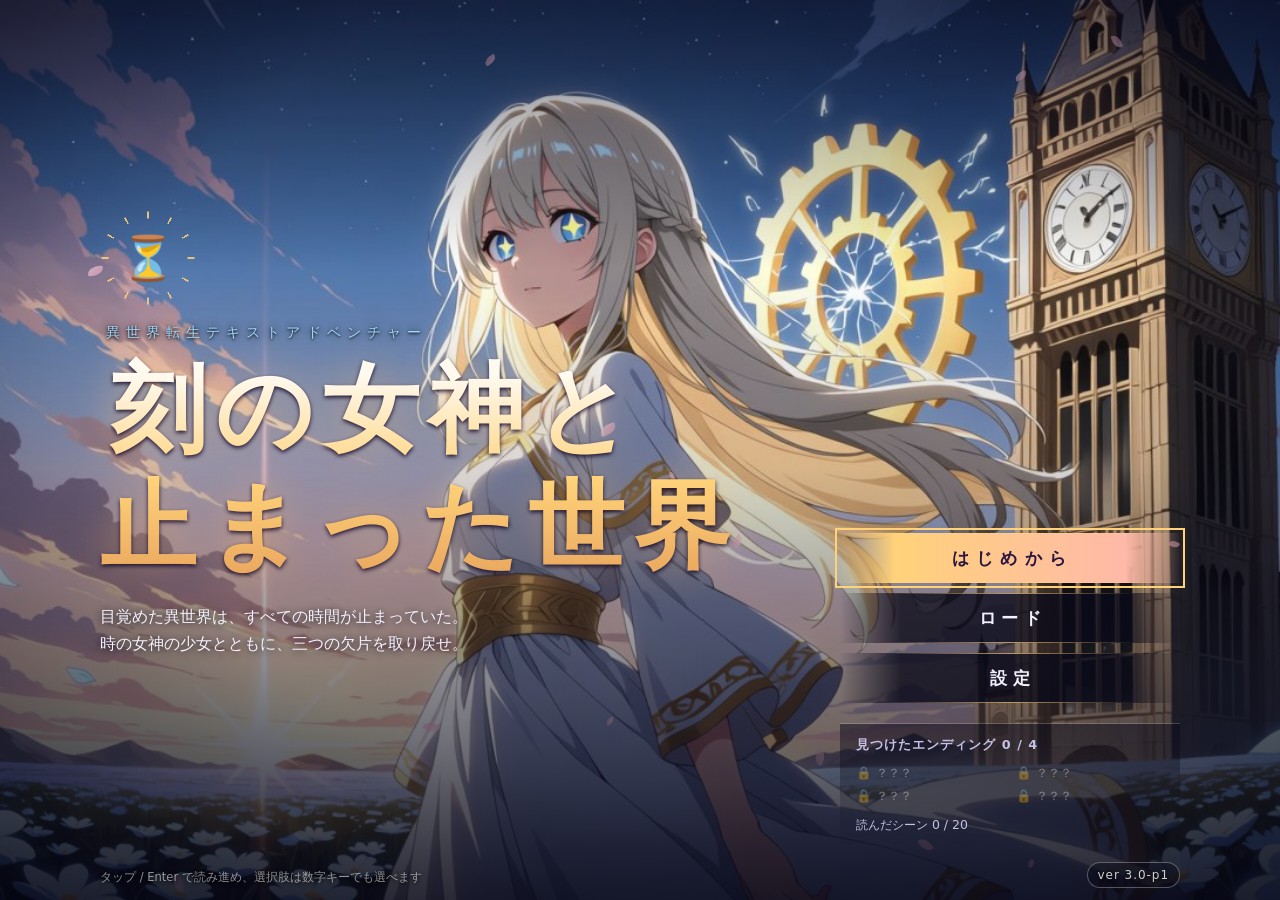
==== commit cb799c9f: "Add v3.0 Phase 1 engine slice: staged portraits, speaker nameplate, halo layer - js/stage.js: page n" ====
--- a/index.html
+++ b/index.html
@@ -1,5 +1,5 @@
 <!doctype html>
-<html lang="ja" data-app-version="2.1">
+<html lang="ja" data-app-version="3.0-p1">
 <head>
   <meta charset="utf-8">
   <meta name="viewport" content="width=device-width, initial-scale=1, viewport-fit=cover">
@@ -7,7 +7,7 @@
   <meta name="theme-color" content="#0b0c2a">
   <title>刻（とき）の女神と止まった世界</title>
   <!-- 版を上げるときは、下の ?v= と data-app-version、js/game.js の VERSION を同じ値にそろえる -->
-  <link rel="stylesheet" href="css/style.css?v=2.1">
+  <link rel="stylesheet" href="css/style.css?v=3.0-p1">
 </head>
 <body class="theme-title">
   <div class="sky" aria-hidden="true"></div>
@@ -19,10 +19,9 @@
     <div class="bg-shade"></div>
   </div>
 
-  <!-- キャラクター立ち絵（manifest の character で指定されたファイルがあるときだけ表示） -->
-  <div id="char-layer" class="char-layer" aria-hidden="true">
-    <img id="char-img" class="char-img" alt="">
-  </div>
+  <!-- キャラクター立ち絵（複数枠。js/assets.js が .chara[data-id][data-pos] を出し入れする。
+       対応するファイルがあるときだけ表示。光輪は画像ではなく SVG の別要素） -->
+  <div id="char-layer" class="char-layer" aria-hidden="true" data-count="0"></div>
 
   <!-- シーン演出（CSS の粒子） -->
   <div id="fx-layer" class="fx-layer" aria-hidden="true"></div>
@@ -59,7 +58,7 @@
     </div>
     <p class="title-foot">
       <span class="title-help">タップ / Enter で読み進め、選択肢は数字キーでも選べます</span>
-      <span id="app-version" class="title-version">ver 2.1</span>
+      <span id="app-version" class="title-version">ver 3.0-p1</span>
     </p>
   </main>
 
@@ -122,9 +121,12 @@
     <section id="textbox" class="textbox" aria-label="本文">
       <div class="textbox-inner">
         <div class="textbox-head">
-          <div class="nameplate">
+          <!-- 名前札：話者がいるページは話者名、従来形式のシーンではシーン名。
+               シーン名の見出し（フォーカス先）は常に残す -->
+          <div id="nameplate" class="nameplate">
             <span id="scene-icon" class="nameplate-icon" aria-hidden="true">🌸</span>
             <h2 id="scene-title" class="nameplate-name" tabindex="-1">シーン名</h2>
+            <span id="speaker-name" class="nameplate-speaker" hidden></span>
           </div>
           <p id="scene-step" class="scene-step">第1幕</p>
           <button id="skip-btn" class="skip-btn" type="button" data-action="skip" hidden title="既読のシーンを選択肢まで飛ばす">⏭ スキップ</button>
@@ -218,15 +220,16 @@
       <div class="field field-danger">
         <button id="reset-data" class="btn btn-small" type="button" data-action="reset">🗑 セーブと記録をすべて消去</button>
       </div>
-      <p class="modal-note modal-version">刻の女神と止まった世界　<span id="settings-version">ver 2.1</span></p>
-      <div class="modal-foot">
-        <button class="btn btn-small" type="button" data-close>閉じる</button>
-      </div>
-    </div>
-  </dialog>
-
-  <script src="js/story.js?v=2.1"></script>
-  <script src="js/assets.js?v=2.1"></script>
-  <script src="js/game.js?v=2.1"></script>
+      <p class="modal-note modal-version">刻の女神と止まった世界　<span id="settings-version">ver 3.0-p1</span></p>
+      <div class="modal-foot">
+        <button class="btn btn-small" type="button" data-close>閉じる</button>
+      </div>
+    </div>
+  </dialog>
+
+  <script src="js/story.js?v=3.0-p1"></script>
+  <script src="js/stage.js?v=3.0-p1"></script>
+  <script src="js/assets.js?v=3.0-p1"></script>
+  <script src="js/game.js?v=3.0-p1"></script>
 </body>
 </html>
--- a/css/style.css
+++ b/css/style.css
@@ -768,9 +768,42 @@
   letter-spacing: 0.1em;
 }
 .nameplate-name:focus { outline: none; }
+/* 話者名（新形式のシーン）。色は cast[x].color を --speaker で受ける。色だけに頼らず必ず名前を文字で出す */
+.nameplate-speaker {
+  overflow: hidden;
+  white-space: nowrap;
+  text-overflow: ellipsis;
+  font-family: var(--font-story);
+  font-size: 1rem;
+  font-weight: 700;
+  line-height: 1.5;
+  letter-spacing: 0.1em;
+  color: var(--speaker, #ffe9b8);
+}
+.nameplate.is-speaker {
+  color: var(--speaker, #ffe9b8);
+  background: rgb(16, 12, 40);
+  box-shadow: inset 0 -2px 0 var(--speaker, #ffe9b8);
+}
+/* 話者のページ：シーン名の見出しは読み上げとフォーカス用に残し、見た目だけ隠す */
+.nameplate.is-speaker .nameplate-icon { display: none; }
+.nameplate.is-speaker .nameplate-name {
+  position: absolute;
+  width: 1px;
+  height: 1px;
+  overflow: hidden;
+  clip-path: inset(50%);
+}
+/* 地の文のページ：高さは保ったまま透明にする（ウィンドウの高さを変えない） */
+.nameplate.is-narration { opacity: 0; }
+.nameplate { transition: opacity 0.2s ease; }
 .scene-step {
   margin: 0;
-  flex: none;
+  flex: 0 1 auto;
+  min-width: 0;
+  overflow: hidden;
+  white-space: nowrap;
+  text-overflow: ellipsis;
   font-size: 0.72rem;
   letter-spacing: 0.25em;
   color: var(--accent-2);
@@ -861,10 +894,15 @@
   position: absolute;
   inset: 0;
   background-size: cover;
-  background-position: center;
+  /* 見せる位置（焦点）は manifest の position / positionPortrait を js/assets.js が変数で渡す */
+  background-position: var(--bg-pos, center);
   background-repeat: no-repeat;
   opacity: 0;
   transition: opacity 0.9s ease;
+}
+/* 縦長の画面では横幅の中央 26% ほどしか見えないので、縦専用の焦点があればそちらを使う */
+@media (orientation: portrait) {
+  .bg-img { background-position: var(--bg-pos-portrait, var(--bg-pos, center)); }
 }
 .bg-img.is-active { opacity: 1; }
 /* 画像の四隅を少し落として、HUD とウィンドウになじませる（画像そのものは暗くしない） */
@@ -890,29 +928,105 @@
   pointer-events: none;
   overflow: hidden;
 }
-.char-img {
+/* 立ち絵の枠（人物ごと）。中は下から「光輪 → 体」。枠の大きさ＝立ち絵の大きさなので、光輪は % 指定で追随する */
+.chara {
+  --chara-h: min(92dvh, 150vw);
   position: absolute;
   bottom: 0;
   left: 50%;
-  height: min(92dvh, 150vw);
-  max-width: none;
+  height: var(--chara-h);
   translate: -50% 0;
-  object-fit: contain;
-  object-position: bottom center;
   opacity: 0;
   transform: translateY(12px);
-  transition: opacity 0.6s ease, transform 0.6s ease, left 0.5s ease;
+  transition: opacity 0.6s ease, transform 0.6s ease, left 0.5s ease, height 0.5s ease, filter 0.3s ease;
   filter: drop-shadow(0 8px 24px rgba(0, 0, 0, 0.45));
 }
-.char-img:not([src]) { display: none; }
-.char-img.is-active {
+.chara.is-active {
   opacity: 1;
   transform: none;
 }
-.char-img[data-pos="left"]  { left: 26%; }
-.char-img[data-pos="right"] { left: 74%; }
+.chara[data-pos="left"]  { left: 26%; }
+.chara[data-pos="right"] { left: 74%; }
+.chara-img {
+  position: relative; /* 光輪より手前 */
+  display: block;
+  height: 100%;
+  width: auto;
+  max-width: none;
+}
+.chara-img:not([src]) { visibility: hidden; }
+/* 話者でない人物は少し沈める（地の文のページでは全員ふつうの明るさ） */
+.chara.is-dim { filter: brightness(0.6) drop-shadow(0 8px 24px rgba(0, 0, 0, 0.45)); }
 /* 選択肢を選ぶあいだは少し沈める */
-body:has(.game-screen.is-choosing) .char-img.is-active { filter: brightness(0.6) drop-shadow(0 8px 24px rgba(0, 0, 0, 0.45)); }
+body:has(.game-screen.is-choosing) .chara.is-active { filter: brightness(0.6) drop-shadow(0 8px 24px rgba(0, 0, 0, 0.45)); }
+
+/* ページ単位の演出：小さく跳ねる（驚き） */
+.chara.fx-hop { animation: charaHop 0.42s ease-out both; }
+@keyframes charaHop {
+  0%   { transform: translateY(0); }
+  35%  { transform: translateY(-2.2%); }
+  70%  { transform: translateY(0.4%); }
+  100% { transform: translateY(0); }
+}
+
+/* スマートフォン縦：1 人なら常に中央。2 人以上は縮めて内側へ寄せる（画面外へはみ出さない） */
+@media (orientation: portrait) and (max-width: 560px) {
+  .char-layer[data-count="1"] .chara { left: 50%; }
+  .char-layer:not([data-count="0"]):not([data-count="1"]) .chara { height: calc(var(--chara-h) * 0.75); }
+  .char-layer:not([data-count="0"]):not([data-count="1"]) .chara[data-pos="left"]  { left: 32%; }
+  .char-layer:not([data-count="0"]):not([data-count="1"]) .chara[data-pos="right"] { left: 68%; }
+}
+
+/* ---------- 光輪（画像に描かず SVG の別レイヤー。立ち絵の背面に置く。見た目は仮） ---------- */
+.chara-halo {
+  position: absolute;
+  aspect-ratio: 1;
+  translate: -50% -50%;
+  pointer-events: none;
+  opacity: 0.5;
+  filter: drop-shadow(0 0 6px rgba(255, 220, 130, 0.9));
+  transition: opacity 0.6s ease, left 0.3s ease, top 0.3s ease, width 0.3s ease;
+}
+.chara-halo svg {
+  display: block;
+  width: 100%;
+  height: 100%;
+  overflow: visible;
+}
+.halo-glow { fill: rgba(255, 228, 150, 0.1); }
+.halo-ring {
+  fill: none;
+  stroke: #ffe9a8;
+  stroke-width: 1.6;
+  stroke-linecap: round;
+}
+.halo-ring-inner { stroke-width: 0.8; opacity: 0.8; }
+.halo-tick { stroke: #fff3c9; stroke-width: 1.1; stroke-linecap: round; }
+.halo-crack { fill: none; stroke: #ffffff; stroke-width: 0.6; stroke-linejoin: round; opacity: 0.75; }
+.chara-halo[data-state="weak"]    { animation: haloWeak 3.4s ease-in-out infinite; }
+.chara-halo[data-state="flicker"] { animation: haloFlicker 1.7s linear infinite; }
+.chara-halo[data-state="bright"]  { opacity: 1; filter: drop-shadow(0 0 14px rgba(255, 232, 160, 1)); }
+.chara-halo[data-state="off"]     { opacity: 0; }
+@keyframes haloWeak {
+  0%, 100% { opacity: 0.5; }
+  50%      { opacity: 0.28; }
+}
+@keyframes haloFlicker {
+  0%, 100% { opacity: 0.5; }
+  12%      { opacity: 0.12; }
+  20%      { opacity: 0.62; }
+  31%      { opacity: 0.08; }
+  44%      { opacity: 0.4; }
+  58%      { opacity: 0.1; }
+  66%      { opacity: 0.55; }
+  82%      { opacity: 0.22; }
+}
+@media (prefers-reduced-motion: reduce) {
+  /* 明滅を止め、弱い発光の静止状態にする */
+  .chara-halo[data-state="weak"],
+  .chara-halo[data-state="flicker"] { animation: none; opacity: 0.45; }
+  .chara.fx-hop { animation: none; }
+}
 
 /* 背景鑑賞モード */
 body.is-peek .screen,
@@ -1172,6 +1286,13 @@
 }
 .log-scene:first-child { margin-top: 0; }
 .log-para { margin: 0 0 0.7em; }
+.log-who {
+  display: block;
+  font-size: 0.78em;
+  font-weight: 700;
+  letter-spacing: 0.1em;
+  color: var(--accent-2);
+}
 .log-choice {
   margin: 10px 0;
   padding: 6px 12px;
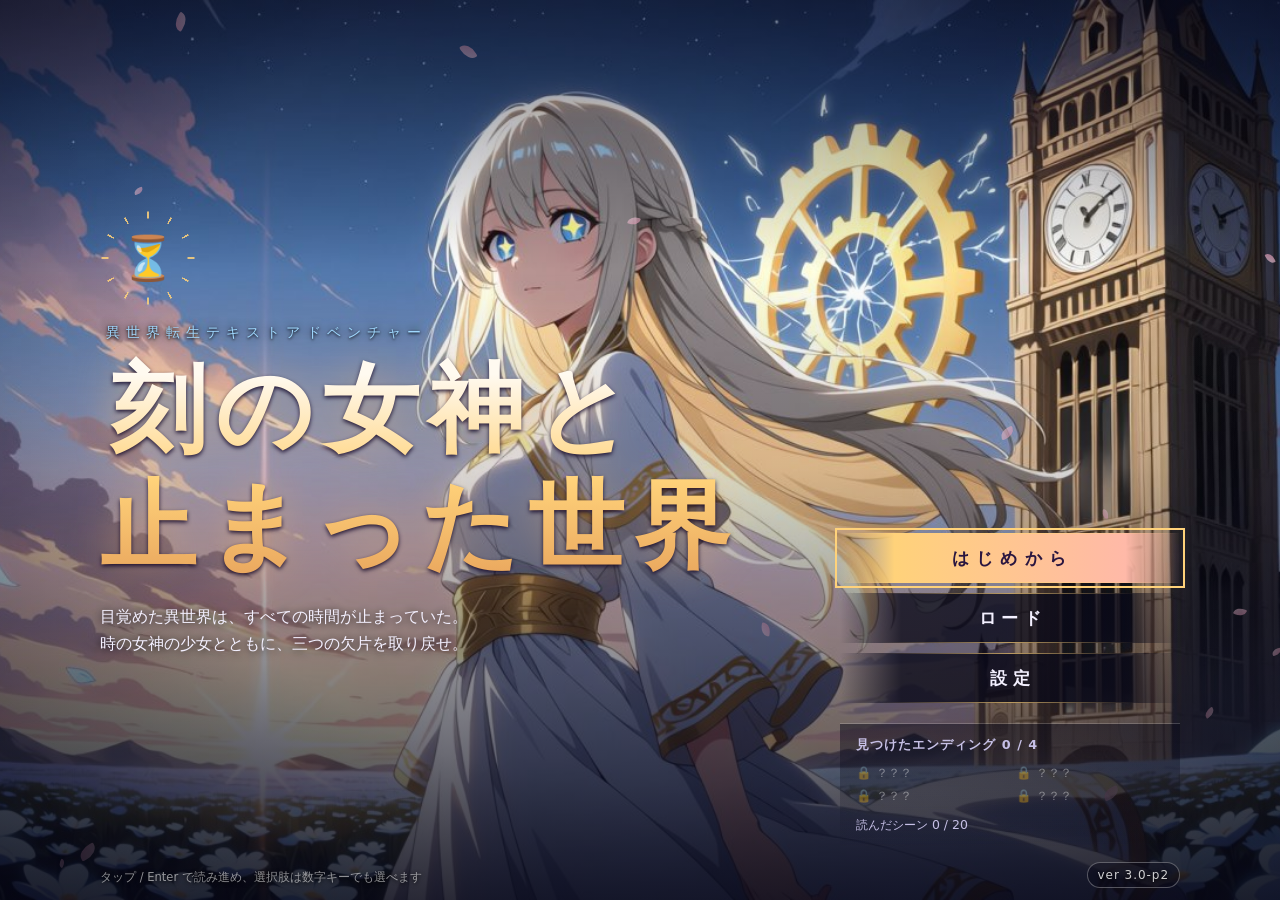
==== commit 6476ff59: "Phase 2: 残り18シーンへ舞台を割り当て、演出語彙を拡張（ver 3.0-p2） - story.js: 18 シーンに stage、38 段落に舞台指示（本文・分岐・選択肢は無変更） - 段" ====
--- a/index.html
+++ b/index.html
@@ -1,5 +1,5 @@
 <!doctype html>
-<html lang="ja" data-app-version="3.0-p1">
+<html lang="ja" data-app-version="3.0-p2">
 <head>
   <meta charset="utf-8">
   <meta name="viewport" content="width=device-width, initial-scale=1, viewport-fit=cover">
@@ -7,7 +7,7 @@
   <meta name="theme-color" content="#0b0c2a">
   <title>刻（とき）の女神と止まった世界</title>
   <!-- 版を上げるときは、下の ?v= と data-app-version、js/game.js の VERSION を同じ値にそろえる -->
-  <link rel="stylesheet" href="css/style.css?v=3.0-p1">
+  <link rel="stylesheet" href="css/style.css?v=3.0-p2">
 </head>
 <body class="theme-title">
   <div class="sky" aria-hidden="true"></div>
@@ -58,7 +58,7 @@
     </div>
     <p class="title-foot">
       <span class="title-help">タップ / Enter で読み進め、選択肢は数字キーでも選べます</span>
-      <span id="app-version" class="title-version">ver 3.0-p1</span>
+      <span id="app-version" class="title-version">ver 3.0-p2</span>
     </p>
   </main>
 
@@ -215,21 +215,25 @@
         <input id="set-images" type="checkbox" checked>
         <span>背景画像・立ち絵を表示する</span>
       </label>
+      <label class="check">
+        <input id="set-effects" type="checkbox" checked>
+        <span>画面の揺れ・フラッシュの演出を表示する</span>
+      </label>
       <p id="asset-status" class="modal-note"></p>
 
       <div class="field field-danger">
         <button id="reset-data" class="btn btn-small" type="button" data-action="reset">🗑 セーブと記録をすべて消去</button>
       </div>
-      <p class="modal-note modal-version">刻の女神と止まった世界　<span id="settings-version">ver 3.0-p1</span></p>
-      <div class="modal-foot">
-        <button class="btn btn-small" type="button" data-close>閉じる</button>
-      </div>
-    </div>
-  </dialog>
-
-  <script src="js/story.js?v=3.0-p1"></script>
-  <script src="js/stage.js?v=3.0-p1"></script>
-  <script src="js/assets.js?v=3.0-p1"></script>
-  <script src="js/game.js?v=3.0-p1"></script>
+      <p class="modal-note modal-version">刻の女神と止まった世界　<span id="settings-version">ver 3.0-p2</span></p>
+      <div class="modal-foot">
+        <button class="btn btn-small" type="button" data-close>閉じる</button>
+      </div>
+    </div>
+  </dialog>
+
+  <script src="js/story.js?v=3.0-p2"></script>
+  <script src="js/stage.js?v=3.0-p2"></script>
+  <script src="js/assets.js?v=3.0-p2"></script>
+  <script src="js/game.js?v=3.0-p2"></script>
 </body>
 </html>
--- a/css/style.css
+++ b/css/style.css
@@ -1005,11 +1005,25 @@
 .halo-crack { fill: none; stroke: #ffffff; stroke-width: 0.6; stroke-linejoin: round; opacity: 0.75; }
 .chara-halo[data-state="weak"]    { animation: haloWeak 3.4s ease-in-out infinite; }
 .chara-halo[data-state="flicker"] { animation: haloFlicker 1.7s linear infinite; }
-.chara-halo[data-state="bright"]  { opacity: 1; filter: drop-shadow(0 0 14px rgba(255, 232, 160, 1)); }
+/* strong＝明るく強い発光（bright は Phase 1 の旧名。同じ見た目） */
+.chara-halo[data-state="strong"],
+.chara-halo[data-state="bright"] {
+  opacity: 1;
+  filter: drop-shadow(0 0 10px rgba(255, 244, 200, 1)) drop-shadow(0 0 26px rgba(255, 224, 140, 0.95));
+  animation: haloStrong 2.6s ease-in-out infinite;
+}
+.chara-halo[data-state="strong"] .halo-glow,
+.chara-halo[data-state="bright"] .halo-glow { fill: rgba(255, 236, 170, 0.34); }
+.chara-halo[data-state="strong"] .halo-ring,
+.chara-halo[data-state="bright"] .halo-ring { stroke: #fff6d6; stroke-width: 2.2; }
 .chara-halo[data-state="off"]     { opacity: 0; }
 @keyframes haloWeak {
   0%, 100% { opacity: 0.5; }
   50%      { opacity: 0.28; }
+}
+@keyframes haloStrong {
+  0%, 100% { opacity: 1; scale: 1; }
+  50%      { opacity: 0.86; scale: 1.035; }
 }
 @keyframes haloFlicker {
   0%, 100% { opacity: 0.5; }
@@ -1025,8 +1039,13 @@
   /* 明滅を止め、弱い発光の静止状態にする */
   .chara-halo[data-state="weak"],
   .chara-halo[data-state="flicker"] { animation: none; opacity: 0.45; }
+  .chara-halo[data-state="strong"],
+  .chara-halo[data-state="bright"] { animation: none; opacity: 1; }
   .chara.fx-hop { animation: none; }
 }
+/* 設定で演出をオフにしたとき：跳ねを止める（光輪の状態そのものは物語の情報なので残し、瞬きだけ静止にする） */
+body.fx-off .chara.fx-hop { animation: none; }
+body.fx-off .chara-halo[data-state="flicker"] { animation: none; opacity: 0.45; }
 
 /* 背景鑑賞モード */
 body.is-peek .screen,
@@ -1049,7 +1068,19 @@
 }
 
 /* ---------- シーン演出 ---------- */
-.game-screen.is-shaking { animation: shake 0.6s ease both; }
+/* shake：背景・立ち絵・ウィンドウをまとめて短く揺らす（シーンの enter と段落の fx で共用。body に付ける）。
+   背景は少し拡大して、揺れても端が見えないようにする */
+body.is-shaking .game-screen,
+body.is-shaking .char-layer { animation: shake 0.6s ease; }
+body.is-shaking .bg-layer { animation: shakeBg 0.6s ease; }
+@keyframes shakeBg {
+  0%, 100% { transform: none; }
+  15% { transform: scale(1.03) translate(-7px, 2px); }
+  30% { transform: scale(1.03) translate(6px, -2px); }
+  45% { transform: scale(1.03) translate(-5px, 1px); }
+  60% { transform: scale(1.03) translate(4px, -1px); }
+  80% { transform: scale(1.015) translate(-2px, 0); }
+}
 @keyframes shake {
   0%, 100% { transform: none; }
   15% { transform: translate(-7px, 2px); }
@@ -1070,6 +1101,17 @@
 @keyframes flash {
   0%   { opacity: 0.75; }
   100% { opacity: 0; }
+}
+/* 演出オフ（設定）と「視差効果を減らす」では、揺れもフラッシュも出さない（JS 側でも呼ばないが、念のため CSS でも止める） */
+body.fx-off.is-shaking .game-screen,
+body.fx-off.is-shaking .char-layer,
+body.fx-off.is-shaking .bg-layer,
+body.fx-off .flash.is-on { animation: none; }
+@media (prefers-reduced-motion: reduce) {
+  body.is-shaking .game-screen,
+  body.is-shaking .char-layer,
+  body.is-shaking .bg-layer,
+  .flash.is-on { animation: none; }
 }
 
 .heart-meter.is-up   { animation: heartUp 0.9s ease; }
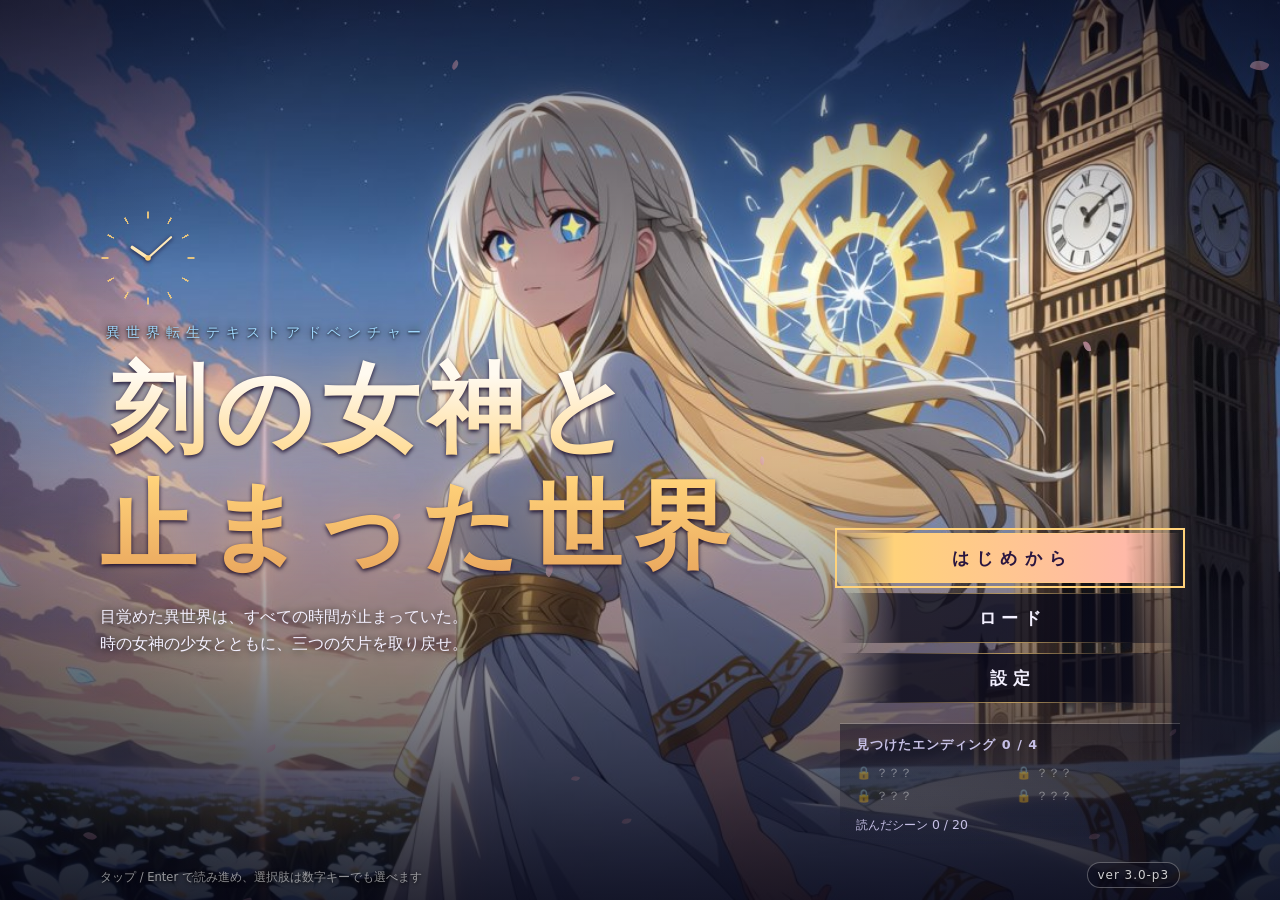
==== commit 624a8161: "ver 3.0-p3: GUI・機能アップデート（読み返し・やり直し、クイックバー、オート、ページ単位の既読） A. バックログは読んだページまで／選択肢への巻き戻し（結末を 1 つ見たあとに解放）／" ====
--- a/index.html
+++ b/index.html
@@ -1,5 +1,5 @@
 <!doctype html>
-<html lang="ja" data-app-version="3.0-p2">
+<html lang="ja" data-app-version="3.0-p3">
 <head>
   <meta charset="utf-8">
   <meta name="viewport" content="width=device-width, initial-scale=1, viewport-fit=cover">
@@ -7,9 +7,31 @@
   <meta name="theme-color" content="#0b0c2a">
   <title>刻（とき）の女神と止まった世界</title>
   <!-- 版を上げるときは、下の ?v= と data-app-version、js/game.js の VERSION を同じ値にそろえる -->
-  <link rel="stylesheet" href="css/style.css?v=3.0-p2">
+  <link rel="stylesheet" href="css/style.css?v=3.0-p3">
 </head>
 <body class="theme-title">
+  <!-- 操作アイコン（インライン SVG。<use href="#i-…"> で使う。絵文字は端末ごとに絵柄が変わるので使わない） -->
+  <svg class="icon-defs" width="0" height="0" aria-hidden="true" focusable="false">
+    <defs>
+      <symbol id="i-log" viewBox="0 0 24 24"><path d="M3 5.5c3-1.2 6-1.2 9 .5 3-1.7 6-1.7 9-.5v13c-3-1.2-6-1.2-9 .5-3-1.7-6-1.7-9-.5z"/><path d="M12 6v13"/></symbol>
+      <symbol id="i-auto" viewBox="0 0 24 24"><path d="M8 5.5l10 6.5-10 6.5z"/></symbol>
+      <symbol id="i-skip" viewBox="0 0 24 24"><path d="M4 6l7 6-7 6z"/><path d="M12 6l7 6-7 6z"/><path d="M21 6v12"/></symbol>
+      <symbol id="i-save" viewBox="0 0 24 24"><path d="M5 3.5h11l3.5 3.5v12.5a1 1 0 0 1-1 1h-13a1 1 0 0 1-1-1v-15a1 1 0 0 1 1-1z"/><path d="M8 3.5v5h7v-5"/><path d="M8 20.5v-7h8v7"/></symbol>
+      <symbol id="i-load" viewBox="0 0 24 24"><path d="M3 7a1 1 0 0 1 1-1h5l2 2h8a1 1 0 0 1 1 1v9a1 1 0 0 1-1 1H4a1 1 0 0 1-1-1z"/><path d="M12 11v5"/><path d="M9.5 13.5L12 11l2.5 2.5"/></symbol>
+      <symbol id="i-menu" viewBox="0 0 24 24"><path d="M4 6.5h16"/><path d="M4 12h16"/><path d="M4 17.5h16"/></symbol>
+      <symbol id="i-settings" viewBox="0 0 24 24"><circle cx="12" cy="12" r="3.5"/><path d="M12 2.5v3M12 18.5v3M2.5 12h3M18.5 12h3M5.3 5.3l2.1 2.1M16.6 16.6l2.1 2.1M5.3 18.7l2.1-2.1M16.6 7.4l2.1-2.1"/></symbol>
+      <symbol id="i-image" viewBox="0 0 24 24"><rect x="3.5" y="5" width="17" height="14" rx="1"/><path d="M3.5 16l5-5 4 4 3-3 5 5"/><circle cx="15.5" cy="9" r="1.2"/></symbol>
+      <symbol id="i-restart" viewBox="0 0 24 24"><path d="M4.5 12a7.5 7.5 0 1 0 2.4-5.5"/><path d="M4.5 4v5h5"/></symbol>
+      <symbol id="i-home" viewBox="0 0 24 24"><path d="M3.5 11.5L12 4l8.5 7.5"/><path d="M5.5 10v10h13V10"/><path d="M10 20v-6h4v6"/></symbol>
+      <symbol id="i-trash" viewBox="0 0 24 24"><path d="M4 7h16"/><path d="M9 7V4h6v3"/><path d="M6 7l1 13h10l1-13"/><path d="M10 11v6M14 11v6"/></symbol>
+      <symbol id="i-sound" viewBox="0 0 24 24"><path d="M4 9.5v5h3.5l5 4v-13l-5 4z"/><path d="M16 9a4 4 0 0 1 0 6"/><path d="M18.5 6.5a8 8 0 0 1 0 11"/></symbol>
+      <symbol id="i-mute" viewBox="0 0 24 24"><path d="M4 9.5v5h3.5l5 4v-13l-5 4z"/><path d="M16.5 9.5l5 5M21.5 9.5l-5 5"/></symbol>
+      <symbol id="i-back" viewBox="0 0 24 24"><path d="M9 5L4 10l5 5"/><path d="M4 10h9a5 5 0 0 1 0 10h-3"/></symbol>
+      <symbol id="i-check" viewBox="0 0 24 24"><path d="M5 12.5l4.5 4.5L19 7.5"/></symbol>
+      <symbol id="i-heart" viewBox="0 0 24 24"><path d="M12 20s-7.5-4.8-7.5-10.2A4.2 4.2 0 0 1 12 7.3a4.2 4.2 0 0 1 7.5 2.5C19.500 15.2 12 20 12 20z"/></symbol>
+      <symbol id="i-shard" viewBox="0 0 24 24"><path d="M12 3l6 9-6 9-6-9z"/></symbol>
+    </defs>
+  </svg>
   <div class="sky" aria-hidden="true"></div>
 
   <!-- 背景画像（assets/manifest.json で指定されたファイルがあるときだけ表示。無ければテーマ別グラデーション） -->
@@ -33,7 +55,12 @@
       <header class="title-logo">
         <div class="title-emblem" aria-hidden="true">
           <div class="title-ring"></div>
-          <div class="title-clock">⏳</div>
+          <!-- 文字盤の針（SVG）。ふだんは止まっていて、4 つの結末をすべて見ると動き出す（body.is-timeflow） -->
+          <svg class="title-hands" viewBox="0 0 96 96" focusable="false">
+            <line class="hand hand-hour" x1="48" y1="48" x2="48" y2="29"></line>
+            <line class="hand hand-min" x1="48" y1="48" x2="48" y2="17"></line>
+            <circle class="hand-pin" cx="48" cy="48" r="2.8"></circle>
+          </svg>
         </div>
         <p class="title-sub">異世界転生テキストアドベンチャー</p>
         <h1 class="title-main">刻の女神と<br>止まった世界</h1>
@@ -45,7 +72,10 @@
 
       <nav class="title-menu" aria-label="メインメニュー">
         <button id="start-btn" class="title-btn title-btn-primary" type="button" data-action="start">はじめから</button>
-        <button id="continue-btn" class="title-btn" type="button" data-action="continue" hidden>つづきから</button>
+        <button id="continue-btn" class="title-btn" type="button" data-action="continue" hidden>
+          <span class="title-btn-main">つづきから</span>
+          <span id="continue-where" class="title-btn-sub"></span>
+        </button>
         <button id="title-load-btn" class="title-btn" type="button" data-action="load">ロード</button>
         <button id="title-settings-btn" class="title-btn" type="button" data-action="settings">設定</button>
       </nav>
@@ -58,28 +88,28 @@
     </div>
     <p class="title-foot">
       <span class="title-help">タップ / Enter で読み進め、選択肢は数字キーでも選べます</span>
-      <span id="app-version" class="title-version">ver 3.0-p2</span>
+      <span id="app-version" class="title-version">ver 3.0-p3</span>
     </p>
   </main>
 
   <!-- ゲーム画面 -->
   <div id="game-screen" class="screen game-screen" hidden>
-    <!-- 上部 HUD -->
+    <!-- 上部 HUD（状態表示：欠片・女神の心。操作は下部のクイックバーへ。音量だけはここに残す） -->
     <header class="hud">
-      <div class="hud-item" title="時の欠片">
+      <div id="hud-shards" class="hud-item" data-action="hud-shards" title="時の欠片">
         <span class="hud-label">欠片</span>
-        <span id="status-shards" class="hud-shards" role="img" aria-label="時の欠片">◇◇◇</span>
-      </div>
-      <div class="hud-item" title="女神の心">
-        <span class="hud-label" aria-hidden="true">💗</span>
+        <span id="status-shards" class="hud-shards" role="img" aria-label="時の欠片"></span>
+      </div>
+      <div id="hud-heart" class="hud-item" data-action="hud-heart" title="女神の心">
+        <span class="hud-label hud-label-heart"><svg class="icon icon-fill" aria-hidden="true" focusable="false"><use href="#i-heart"></use></svg>心</span>
         <div id="heart-meter" class="heart-meter" role="meter" aria-label="女神の心" aria-valuemin="0" aria-valuemax="13" aria-valuenow="0">
           <div id="heart-fill" class="heart-fill"></div>
         </div>
       </div>
       <div class="hud-actions">
-        <button id="log-btn" class="hud-btn" type="button" data-action="log" aria-label="バックログ" title="バックログ (L)">📖</button>
-        <button id="mute-btn" class="hud-btn" type="button" data-action="mute" aria-label="BGM をミュート" aria-pressed="false" title="ミュート (M)">🔊</button>
-        <button id="menu-btn" class="hud-btn hud-btn-menu" type="button" data-action="menu" title="メニュー">☰<span class="btn-label">メニュー</span></button>
+        <button id="mute-btn" class="hud-btn" type="button" data-action="mute" aria-label="BGM をミュート" aria-pressed="false" title="ミュート (M)">
+          <svg class="icon" aria-hidden="true" focusable="false"><use id="mute-icon" href="#i-sound"></use></svg>
+        </button>
       </div>
     </header>
 
@@ -109,9 +139,10 @@
           <p id="ending-name" class="ending-name"></p>
           <p id="ending-progress" class="ending-progress"></p>
           <div class="ending-actions">
-            <button id="ending-restart" class="btn btn-primary" type="button" data-action="restart">↺ もう一度はじめから</button>
-            <button id="ending-load" class="btn" type="button" data-action="load">📂 ロード</button>
-            <button id="ending-title" class="btn" type="button" data-action="title">🏠 タイトルへ</button>
+            <button id="ending-retry" class="btn btn-primary" type="button" data-action="retry" hidden><svg class="icon" aria-hidden="true" focusable="false"><use href="#i-back"></use></svg>最後の選択肢からやり直す</button>
+            <button id="ending-restart" class="btn" type="button" data-action="restart"><svg class="icon" aria-hidden="true" focusable="false"><use href="#i-restart"></use></svg>もう一度はじめから</button>
+            <button id="ending-load" class="btn" type="button" data-action="load"><svg class="icon" aria-hidden="true" focusable="false"><use href="#i-load"></use></svg>ロード</button>
+            <button id="ending-title" class="btn" type="button" data-action="title"><svg class="icon" aria-hidden="true" focusable="false"><use href="#i-home"></use></svg>タイトルへ</button>
           </div>
         </section>
       </div>
@@ -129,7 +160,6 @@
             <span id="speaker-name" class="nameplate-speaker" hidden></span>
           </div>
           <p id="scene-step" class="scene-step">第1幕</p>
-          <button id="skip-btn" class="skip-btn" type="button" data-action="skip" hidden title="既読のシーンを選択肢まで飛ばす">⏭ スキップ</button>
         </div>
         <div id="scene-text" class="scene-text"></div>
         <div class="textbox-foot">
@@ -139,6 +169,27 @@
         </div>
       </div>
     </section>
+
+    <!-- 下部クイックバー（よく使う操作を親指の届く位置に集める。読み進めのタップ領域とは線で区切る） -->
+    <nav id="quickbar" class="quickbar" aria-label="操作">
+      <div class="quickbar-inner">
+        <button id="log-btn" class="qbtn" type="button" data-action="log" title="バックログ (L)">
+          <svg class="icon" aria-hidden="true" focusable="false"><use href="#i-log"></use></svg><span class="qbtn-label">ログ</span>
+        </button>
+        <button id="auto-btn" class="qbtn" type="button" data-action="auto" aria-pressed="false" title="オート (A)">
+          <svg class="icon" aria-hidden="true" focusable="false"><use href="#i-auto"></use></svg><span class="qbtn-label">オート</span>
+        </button>
+        <button id="skip-btn" class="qbtn" type="button" data-action="skip" disabled title="既読のページを、未読の手前まで飛ばす">
+          <svg class="icon" aria-hidden="true" focusable="false"><use href="#i-skip"></use></svg><span class="qbtn-label">スキップ</span>
+        </button>
+        <button id="save-btn" class="qbtn" type="button" data-action="save" title="セーブ (S)">
+          <svg class="icon" aria-hidden="true" focusable="false"><use href="#i-save"></use></svg><span class="qbtn-label">セーブ</span>
+        </button>
+        <button id="menu-btn" class="qbtn" type="button" data-action="menu" title="メニュー">
+          <svg class="icon" aria-hidden="true" focusable="false"><use href="#i-menu"></use></svg><span class="qbtn-label">メニュー</span>
+        </button>
+      </div>
+    </nav>
   </div>
 
   <!-- 背景鑑賞モード（タップで戻る） -->
@@ -152,13 +203,13 @@
     <div class="modal-body">
       <h2 id="menu-heading" class="modal-title">メニュー</h2>
       <div class="menu-list">
-        <button id="menu-save" class="btn" type="button" data-action="save">💾 セーブ</button>
-        <button id="menu-load" class="btn" type="button" data-action="load">📂 ロード</button>
-        <button id="menu-log" class="btn" type="button" data-action="log">📖 バックログ</button>
-        <button id="menu-settings" class="btn" type="button" data-action="settings">⚙ 設定</button>
-        <button id="menu-peek" class="btn" type="button" data-action="peek">🖼 背景を見る</button>
-        <button id="menu-restart" class="btn" type="button" data-action="restart">↺ 最初から</button>
-        <button id="menu-title" class="btn" type="button" data-action="title">🏠 タイトルへ</button>
+        <button id="menu-save" class="btn" type="button" data-action="save"><svg class="icon" aria-hidden="true" focusable="false"><use href="#i-save"></use></svg>セーブ</button>
+        <button id="menu-load" class="btn" type="button" data-action="load"><svg class="icon" aria-hidden="true" focusable="false"><use href="#i-load"></use></svg>ロード</button>
+        <button id="menu-log" class="btn" type="button" data-action="log"><svg class="icon" aria-hidden="true" focusable="false"><use href="#i-log"></use></svg>バックログ</button>
+        <button id="menu-settings" class="btn" type="button" data-action="settings"><svg class="icon" aria-hidden="true" focusable="false"><use href="#i-settings"></use></svg>設定</button>
+        <button id="menu-peek" class="btn" type="button" data-action="peek"><svg class="icon" aria-hidden="true" focusable="false"><use href="#i-image"></use></svg>背景を見る</button>
+        <button id="menu-restart" class="btn" type="button" data-action="restart"><svg class="icon" aria-hidden="true" focusable="false"><use href="#i-restart"></use></svg>最初から</button>
+        <button id="menu-title" class="btn" type="button" data-action="title"><svg class="icon" aria-hidden="true" focusable="false"><use href="#i-home"></use></svg>タイトルへ</button>
       </div>
       <div class="modal-foot">
         <button class="btn btn-small" type="button" data-close>閉じる</button>
@@ -200,8 +251,27 @@
       </div>
       <label class="check">
         <input id="set-skip" type="checkbox">
-        <span>一度読んだシーンは一瞬で表示する</span>
+        <span>一度読んだページは一瞬で表示する</span>
       </label>
+      <div class="field">
+        <label for="set-auto">オートの速度 <output id="set-auto-label" for="set-auto">ふつう</output></label>
+        <input id="set-auto" type="range" min="0" max="2" step="1" value="1">
+      </div>
+
+      <div class="field">
+        <label for="set-font">文字の大きさ <output id="set-font-label" for="set-font">標準</output></label>
+        <input id="set-font" type="range" min="0" max="2" step="1" value="0">
+      </div>
+      <div class="field">
+        <label for="set-window">ウィンドウの濃さ <output id="set-window-label" for="set-window">ふつう</output></label>
+        <input id="set-window" type="range" min="0" max="2" step="1" value="1">
+      </div>
+      <!-- 見本：本文と同じ書体・大きさ・ウィンドウの濃さで表示する（背景は、いま出ている背景画像を写す） -->
+      <div id="settings-preview" class="settings-preview" aria-label="表示の見本">
+        <div class="settings-preview-window">
+          <p id="preview-text" class="settings-preview-text">これは表示の見本です。文字の大きさと、ウィンドウの濃さをここで確かめられます。</p>
+        </div>
+      </div>
 
       <div class="field">
         <label for="set-volume">BGM 音量 <output id="set-volume-label" for="set-volume">60</output></label>
@@ -222,18 +292,29 @@
       <p id="asset-status" class="modal-note"></p>
 
       <div class="field field-danger">
-        <button id="reset-data" class="btn btn-small" type="button" data-action="reset">🗑 セーブと記録をすべて消去</button>
-      </div>
-      <p class="modal-note modal-version">刻の女神と止まった世界　<span id="settings-version">ver 3.0-p2</span></p>
+        <button id="reset-data" class="btn btn-small" type="button" data-action="reset"><svg class="icon" aria-hidden="true" focusable="false"><use href="#i-trash"></use></svg>セーブと記録をすべて消去</button>
+      </div>
+      <p class="modal-note modal-version">刻の女神と止まった世界　<span id="settings-version">ver 3.0-p3</span></p>
       <div class="modal-foot">
         <button class="btn btn-small" type="button" data-close>閉じる</button>
       </div>
     </div>
   </dialog>
 
-  <script src="js/story.js?v=3.0-p2"></script>
-  <script src="js/stage.js?v=3.0-p2"></script>
-  <script src="js/assets.js?v=3.0-p2"></script>
-  <script src="js/game.js?v=3.0-p2"></script>
+  <!-- 確認（ブラウザ標準の confirm の代わり。ほかのダイアログの上に重ねて出す） -->
+  <dialog id="confirm-dialog" class="modal modal-confirm" role="alertdialog" aria-labelledby="confirm-message">
+    <div class="modal-body">
+      <p id="confirm-message" class="confirm-message"></p>
+      <div class="confirm-actions">
+        <button id="confirm-cancel" class="btn btn-small" type="button" data-close>やめる</button>
+        <button id="confirm-ok" class="btn btn-small btn-primary" type="button">はい</button>
+      </div>
+    </div>
+  </dialog>
+
+  <script src="js/story.js?v=3.0-p3"></script>
+  <script src="js/stage.js?v=3.0-p3"></script>
+  <script src="js/assets.js?v=3.0-p3"></script>
+  <script src="js/game.js?v=3.0-p3"></script>
 </body>
 </html>
--- a/css/style.css
+++ b/css/style.css
@@ -2,8 +2,9 @@
    刻の女神と止まった世界 - スタイル
    ビジュアルノベル型の画面構成：
      全面背景（画像 or テーマ別グラデーション）→ 立ち絵 → 粒子演出
-     → 上部 HUD ／ 中央オーバーレイ（選択肢・エンディング）／ 下部メッセージウィンドウ
-   外部フォントは使わず、CSSのグラデーションと絵文字で装飾。
+     → 上部 HUD（状態表示）／ 中央オーバーレイ（選択肢・エンディング）／ 下部メッセージウィンドウ
+     → 最下部クイックバー（ログ・オート・スキップ・セーブ・メニュー）
+   外部フォントは使わない。操作アイコンはインライン SVG（index.html の <symbol>）。
    背景画像と立ち絵は assets/manifest.json で指定されたファイルがあるときだけ重ねる。
    ========================================================= */
 
@@ -23,6 +24,11 @@
   --radius: 16px;
   --window: 8, 8, 24; /* メッセージウィンドウの地色（rgb） */
   --hud-h: 44px;
+  --quick-h: 48px;        /* クイックバーのボタンの高さ（タップ領域 44px 以上） */
+  --story-scale: 1;       /* 文字の大きさ（設定：標準 1 ／大 1.15 ／特大 1.3） */
+  --lines: 3;             /* メッセージウィンドウの行数（画面幅と文字の大きさで変える） */
+  --win-a1: 0.74;         /* ウィンドウの濃さ（上側・下側の不透明度。設定：うすい／ふつう／こい） */
+  --win-a2: 0.9;
   --safe-t: env(safe-area-inset-top, 0px);
   --safe-b: env(safe-area-inset-bottom, 0px);
   --safe-l: env(safe-area-inset-left, 0px);
@@ -43,6 +49,12 @@
 body.theme-ending-normal{ --bg-1: #060820; --bg-2: #1c2160; --bg-3: #5a5aa8; }
 body.theme-ending-bad   { --bg-1: #050505; --bg-2: #1a1a22; --bg-3: #34303f; --accent: #b9b4c9; }
 body.theme-ending-still { --bg-1: #0a0a24; --bg-2: #2a2450; --bg-3: #6a5a8c; --accent: #d9ccff; }
+
+/* ---------- 読みやすさの設定（js/game.js が body に data-font / data-window を付ける） ---------- */
+body[data-font="1"] { --story-scale: 1.15; }
+body[data-font="2"] { --story-scale: 1.3; }
+body[data-window="0"] { --win-a1: 0.4; --win-a2: 0.58; }
+body[data-window="2"] { --win-a1: 0.92; --win-a2: 0.98; }
 
 /* ---------- ベース ---------- */
 *,
@@ -123,6 +135,20 @@
   outline-offset: 3px;
 }
 
+/* 操作アイコン（線画。色は文字色に従う） */
+.icon-defs { position: absolute; }
+.icon {
+  flex: none;
+  width: 1.25em;
+  height: 1.25em;
+  fill: none;
+  stroke: currentColor;
+  stroke-width: 1.8;
+  stroke-linecap: round;
+  stroke-linejoin: round;
+}
+.icon-fill { fill: currentColor; stroke: none; }
+
 .screen {
   position: fixed;
   inset: 0;
@@ -217,16 +243,34 @@
 @keyframes ringTurn {
   to { transform: rotate(360deg); }
 }
-.title-clock {
-  position: relative;
-  font-size: 2.7rem;
-  line-height: 1;
-  animation: hourglass 6s ease-in-out infinite;
-}
-@keyframes hourglass {
-  0%, 40%   { transform: rotate(0deg); }
-  50%, 90%  { transform: rotate(180deg); }
-  100%      { transform: rotate(360deg); }
+/* 文字盤の針。ふだんは 10 時 8 分で止まっている。すべての結末を見たあと（body.is-timeflow）は動き出す */
+.title-hands {
+  position: absolute;
+  inset: 0;
+  width: 100%;
+  height: 100%;
+  overflow: visible;
+  filter: drop-shadow(0 1px 2px rgba(20, 8, 40, 0.9));
+}
+.hand {
+  stroke: #ffe9b8;
+  stroke-linecap: round;
+  transform-box: view-box;
+  transform-origin: 48px 48px;
+}
+.hand-hour { stroke-width: 3.4; transform: rotate(-56deg); }
+.hand-min  { stroke-width: 2.2; transform: rotate(48deg); }
+.hand-pin  { fill: #ffd27a; }
+body.is-timeflow .hand-min  { animation: handMin 60s linear infinite; }
+body.is-timeflow .hand-hour { animation: handHour 720s linear infinite; }
+body.is-timeflow .title-ring { box-shadow: 0 0 30px rgba(255, 210, 122, 0.5); }
+@keyframes handMin {
+  from { transform: rotate(48deg); }
+  to   { transform: rotate(408deg); }
+}
+@keyframes handHour {
+  from { transform: rotate(-56deg); }
+  to   { transform: rotate(304deg); }
 }
 
 .title-sub {
@@ -318,6 +362,22 @@
 }
 .title-btn-primary:hover,
 .title-btn-primary:focus-visible { color: #2a1640; }
+/* 「つづきから」に添える再開位置（第 n 幕「シーン名」） */
+.title-btn-main,
+.title-btn-sub { display: block; }
+.title-btn-sub {
+  margin-top: 1px;
+  overflow: hidden;
+  white-space: nowrap;
+  text-overflow: ellipsis;
+  font-family: var(--font-ui);
+  font-size: 0.72rem;
+  font-weight: 400;
+  letter-spacing: 0.08em;
+  text-indent: 0.08em;
+  color: var(--accent-2);
+}
+.title-btn-sub:empty { display: none; }
 
 .endings {
   width: min(420px, 100%);
@@ -401,6 +461,45 @@
   .endings { justify-self: stretch; width: auto; }
 }
 
+/* 縦画面：キービジュアルは縦いっぱいに合わせて表示されるので、顔は常に画面の高さの 16〜36% あたりに来る。
+   紋章は顔の上（髪の上端）、ロゴと紹介文は顔の下へ逃がして、顔に文字を重ねない */
+@media (orientation: portrait) and (max-width: 899px) {
+  .title-screen {
+    background:
+      linear-gradient(180deg, rgba(5, 5, 20, 0.5) 0%, rgba(5, 5, 20, 0) 13%, rgba(5, 5, 20, 0) 33%, rgba(5, 5, 20, 0.62) 43%, rgba(5, 5, 20, 0.86) 100%);
+  }
+  .title-screen { padding-top: calc(14px + var(--safe-t)); padding-bottom: calc(8px + var(--safe-b)); }
+  .title-inner { gap: 10px; justify-content: flex-start; }
+  /* 版表記は「読んだシーン」の行の右端に重ねて、縦の場所を取らない */
+  .title-foot { position: relative; margin-top: -26px; pointer-events: none; }
+  .scene-rate { text-align: left; }
+  .title-logo { margin-top: 0; }
+  .title-emblem { width: 64px; height: 64px; }
+  .title-ring {
+    -webkit-mask: radial-gradient(circle, transparent 0 25px, #000 26px 31px, transparent 32px);
+    mask: radial-gradient(circle, transparent 0 25px, #000 26px 31px, transparent 32px);
+  }
+  .title-sub { margin-top: max(8px, calc(36.5dvh - 78px - var(--safe-t))); margin-bottom: 2px; }
+  .title-main { font-size: clamp(1.9rem, min(10.5vw, 5.4dvh), 4rem); }
+  .title-lead { margin-top: 10px; font-size: 0.85rem; line-height: 1.6; }
+  .title-menu { gap: 8px; margin-top: auto; }
+  .title-btn { min-height: 46px; padding-block: 6px; }
+  .endings { padding-block: 6px 4px; }
+  .endings-heading { margin-bottom: 2px; }
+  .scene-rate { margin-top: 2px; }
+}
+/* 縦画面で背が低い端末（360×640 など）：紹介文を省き、メニューを 2 列にして 1 画面に収める */
+@media (orientation: portrait) and (max-width: 899px) and (max-height: 740px) {
+  .title-lead { display: none; }
+  .title-menu { display: grid; grid-template-columns: 1fr 1fr; width: min(360px, 100%); }
+  .title-menu .title-btn { min-height: 44px; font-size: 1rem; letter-spacing: 0.2em; text-indent: 0.2em; padding-inline: 8px; }
+  .title-menu .title-btn:hover,
+  .title-menu .title-btn:focus-visible { letter-spacing: 0.2em; }
+  #start-btn,
+  #continue-btn { grid-column: 1 / -1; }
+  .scene-rate { margin-top: 4px; }
+}
+
 /* ---------- ゲーム画面の骨組み ---------- */
 .game-screen {
   display: flex;
@@ -426,13 +525,35 @@
   display: flex;
   align-items: center;
   gap: 8px;
+  min-height: var(--hud-h);
   font-size: 0.8rem;
+  cursor: help; /* タップで「時の欠片 1 / 3」などの説明を出す */
+  -webkit-tap-highlight-color: transparent;
 }
 .hud-label {
+  display: inline-flex;
+  align-items: center;
+  gap: 4px;
   color: var(--text-dim);
   letter-spacing: 0.1em;
 }
-.hud-shards { letter-spacing: 0.12em; }
+.hud-label-heart .icon { color: var(--heart); width: 1.05em; height: 1.05em; }
+.hud-shards {
+  display: inline-flex;
+  align-items: center;
+  gap: 3px;
+}
+.shard {
+  width: 16px;
+  height: 16px;
+  stroke: rgba(255, 255, 255, 0.55);
+  stroke-width: 1.6;
+}
+.shard.is-on {
+  fill: var(--accent-2);
+  stroke: #fff;
+  filter: drop-shadow(0 0 4px rgba(159, 216, 255, 0.9));
+}
 
 .heart-meter {
   width: clamp(56px, 16vw, 120px);
@@ -470,6 +591,8 @@
   -webkit-tap-highlight-color: transparent;
 }
 .hud-btn:hover { background: rgba(255, 255, 255, 0.14); }
+.hud-btn .icon { width: 22px; height: 22px; }
+.hud-btn[aria-pressed="true"] { color: var(--text-dim); }
 .hud-btn:focus-visible { outline-offset: -3px; }
 
 /* ---------- ステージ（背景・立ち絵が見える領域） ---------- */
@@ -617,7 +740,7 @@
   padding: 12px 22px 12px 16px;
   text-align: left;
   font-family: var(--font-story);
-  font-size: 1.02rem;
+  font-size: calc(1.02rem * var(--story-scale));
   line-height: 1.55;
   color: var(--text);
   background: linear-gradient(90deg, rgba(var(--window), 0.94) 0%, rgba(34, 28, 78, 0.92) 70%, rgba(34, 28, 78, 0.6) 100%);
@@ -662,6 +785,22 @@
   background: #2a1640;
 }
 .choice-text { flex: 1; }
+/* 選んだことのある選択肢の印（控えめに。未選択の側には何も付けない） */
+.choice-seen {
+  flex: none;
+  display: inline-flex;
+  align-items: center;
+  gap: 2px;
+  margin-right: 6px;
+  font-family: var(--font-ui);
+  font-size: 0.68rem;
+  letter-spacing: 0.06em;
+  color: var(--accent-2);
+  opacity: 0.9;
+}
+.choice-seen .icon { width: 14px; height: 14px; stroke-width: 2.4; }
+.choice:hover .choice-seen,
+.choice:focus-visible .choice-seen { color: #2a1640; }
 
 /* ---------- エンディング ---------- */
 .ending-box {
@@ -709,14 +848,15 @@
   justify-content: center;
   gap: 10px;
 }
+.ending-actions .btn { min-height: 46px; }
 
 /* ---------- メッセージウィンドウ（下部の半透明グラデーション） ---------- */
 .textbox {
   position: relative;
   z-index: 3;
   flex: none;
-  padding: 34px calc(16px + var(--safe-r)) calc(10px + var(--safe-b)) calc(16px + var(--safe-l));
-  background: linear-gradient(180deg, rgba(var(--window), 0) 0, rgba(var(--window), 0.74) 34px, rgba(var(--window), 0.9) 100%);
+  padding: 34px calc(16px + var(--safe-r)) 6px calc(16px + var(--safe-l));
+  background: linear-gradient(180deg, rgba(var(--window), 0) 0, rgba(var(--window), var(--win-a1)) 34px, rgba(var(--window), var(--win-a2)) 100%);
   cursor: pointer;
 }
 .textbox.is-entering .textbox-inner { animation: cardIn 0.5s ease both; }
@@ -809,32 +949,18 @@
   color: var(--accent-2);
   text-shadow: 0 1px 4px #000;
 }
-.skip-btn {
-  flex: none;
-  min-height: 30px;
-  margin-left: auto;
-  padding: 2px 12px;
-  border: 1px solid rgba(255, 255, 255, 0.3);
-  border-radius: 999px;
-  background: rgba(var(--window), 0.7);
-  font-size: 0.75rem;
-  cursor: pointer;
-  -webkit-tap-highlight-color: transparent;
-}
-.skip-btn:hover { background: rgba(255, 255, 255, 0.18); }
-
 .scene-text {
-  /* 3 行ぶんを基本の高さにして、ページごとにウィンドウが伸び縮みしないようにする */
-  height: calc(1.9em * 3 + 14px);
+  /* 行数ぶんの高さに固定して、ページごとにウィンドウが伸び縮みしないようにする（行数は --lines） */
+  height: calc(1.9em * var(--lines) + 14px);
   margin-top: 4px;
   padding: 10px 6px 4px 2px;
   overflow-y: auto;
   overscroll-behavior: contain;
   font-family: var(--font-story);
-  font-size: clamp(1rem, 0.6rem + 1vw, 1.2rem);
+  font-size: calc(clamp(1rem, 0.6rem + 1vw, 1.2rem) * var(--story-scale));
   line-height: 1.9;
   letter-spacing: 0.03em;
-  text-shadow: 0 1px 3px rgba(0, 0, 0, 0.9);
+  text-shadow: 0 1px 3px rgba(0, 0, 0, 0.9), 0 0 8px rgba(0, 0, 0, 0.75);
   scrollbar-width: thin;
   scrollbar-color: rgba(255, 255, 255, 0.3) transparent;
 }
@@ -869,6 +995,64 @@
 @keyframes fadeUp {
   from { opacity: 0; transform: translateY(6px); }
   to   { opacity: 1; transform: none; }
+}
+
+/* ---------- 下部クイックバー（ログ／オート／スキップ／セーブ／メニュー） ---------- */
+/* 読み進めのタップ領域（ステージ・メッセージウィンドウ）とは、金の線と地色で区切る */
+.quickbar {
+  position: relative;
+  z-index: 6;
+  flex: none;
+  padding: 0 var(--safe-r) var(--safe-b) var(--safe-l);
+  background: rgba(var(--window), 0.96);
+  border-top: 1px solid rgba(255, 210, 122, 0.38);
+}
+.quickbar-inner {
+  display: grid;
+  grid-template-columns: repeat(5, minmax(0, 1fr));
+  width: 100%;
+  max-width: 920px;
+  margin: 0 auto;
+}
+.qbtn {
+  display: flex;
+  flex-direction: column;
+  align-items: center;
+  justify-content: center;
+  gap: 1px;
+  min-width: 44px;
+  min-height: var(--quick-h);
+  padding: 4px 2px;
+  border: 0;
+  border-top: 2px solid transparent;
+  background: transparent;
+  color: var(--text-dim);
+  font-size: 0.66rem;
+  line-height: 1.2;
+  letter-spacing: 0.06em;
+  cursor: pointer;
+  transition: background 0.15s, color 0.15s;
+  -webkit-tap-highlight-color: transparent;
+}
+.qbtn .icon { width: 22px; height: 22px; }
+.qbtn + .qbtn { box-shadow: -1px 0 0 rgba(255, 255, 255, 0.08); }
+.qbtn:hover { background: rgba(255, 255, 255, 0.1); color: var(--text); }
+.qbtn:active { background: rgba(255, 210, 122, 0.28); color: #fff; } /* 押した手応え */
+.qbtn:focus-visible { outline-offset: -3px; }
+.qbtn:disabled {
+  color: rgba(255, 255, 255, 0.28);
+  background: transparent;
+  cursor: default;
+}
+/* オン状態（オート中）：色・上の線・地色の 3 つで示す */
+.qbtn[aria-pressed="true"] {
+  color: var(--accent);
+  border-top-color: var(--accent);
+  background: rgba(255, 210, 122, 0.14);
+}
+.qbtn[aria-pressed="true"] .icon { fill: currentColor; }
+@media (min-width: 561px) {
+  .qbtn { flex-direction: row; gap: 8px; font-size: 0.8rem; }
 }
 
 /* ---------- ボタン（追加分） ---------- */
@@ -1316,7 +1500,7 @@
   padding: 4px 12px 4px 4px;
   overflow-y: auto;
   font-family: var(--font-story);
-  font-size: 0.95rem;
+  font-size: calc(0.95rem * var(--story-scale));
   line-height: 1.9;
 }
 .log-scene {
@@ -1336,8 +1520,13 @@
   color: var(--accent-2);
 }
 .log-choice {
+  display: flex;
+  flex-wrap: wrap;
+  align-items: center;
+  justify-content: space-between;
+  gap: 6px 12px;
   margin: 10px 0;
-  padding: 6px 12px;
+  padding: 6px 8px 6px 12px;
   font-family: var(--font-ui);
   font-size: 0.85rem;
   color: var(--accent-2);
@@ -1345,6 +1534,58 @@
   background: rgba(159, 216, 255, 0.08);
   border-radius: 0 8px 8px 0;
 }
+.log-choice-text { flex: 1 1 12em; margin: 0; }
+/* 「この選択肢に戻る」（いずれかの結末を見たあとで出る） */
+.log-jump {
+  flex: none;
+  min-height: 44px;
+  margin-left: auto;
+  color: var(--text);
+  font-size: 0.8rem;
+}
+
+/* ---------- 確認ダイアログ ---------- */
+.modal-confirm { width: min(380px, calc(100vw - 32px)); }
+.confirm-message {
+  margin: 4px 0 0;
+  font-size: 0.95rem;
+  line-height: 1.8;
+  white-space: pre-line;
+  text-align: center;
+}
+.confirm-actions {
+  display: flex;
+  justify-content: center;
+  gap: 12px;
+  margin-top: 20px;
+}
+.confirm-actions .btn { min-width: 112px; min-height: 44px; }
+
+/* ---------- 設定の見本（本文と同じ書体・大きさ・ウィンドウの濃さ） ---------- */
+.settings-preview {
+  flex: none; /* 縦に並ぶ設定の中で押しつぶされないように */
+  margin-top: 12px;
+  padding-top: 44px;
+  border: 1px solid var(--card-border);
+  border-radius: 12px;
+  overflow: hidden;
+  background-color: var(--bg-2);
+  background-image: linear-gradient(170deg, var(--bg-2), var(--bg-3));
+  background-size: cover;
+  background-position: center 30%;
+}
+.settings-preview-window {
+  padding: 26px 12px 10px;
+  background: linear-gradient(180deg, rgba(var(--window), 0) 0, rgba(var(--window), var(--win-a1)) 26px, rgba(var(--window), var(--win-a2)) 100%);
+}
+.settings-preview-text {
+  margin: 0;
+  font-family: var(--font-story);
+  font-size: calc(1rem * var(--story-scale));
+  line-height: 1.85;
+  letter-spacing: 0.03em;
+  text-shadow: 0 1px 3px rgba(0, 0, 0, 0.9), 0 0 8px rgba(0, 0, 0, 0.75);
+}
 
 .field {
   display: flex;
@@ -1386,22 +1627,35 @@
 
 /* ---------- スマートフォン（縦） ---------- */
 @media (max-width: 560px) {
-  .hud { gap: 8px 12px; }
-  .hud-label:not([aria-hidden]) { display: none; }
-  .hud-item { gap: 5px; }
-  .hud-shards { letter-spacing: 0.04em; }
-  .btn-label { display: none; }
+  /* 画面が狭いぶん行数を増やす。最長のページ（81 字）が収まる行数を、文字の大きさごとに実測して決めた */
+  :root { --lines: 5; }
+  body[data-font="2"] { --lines: 6; }
+  .hud { gap: 8px 14px; }
+  .hud-item { gap: 6px; }
   .textbox { padding-left: calc(12px + var(--safe-l)); padding-right: calc(12px + var(--safe-r)); }
-  /* 画面が狭いぶん行数を増やす */
-  .scene-text { height: calc(1.85em * 5 + 14px); line-height: 1.85; }
-  .choice { min-height: 52px; padding: 10px 20px 10px 12px; font-size: 0.96rem; gap: 12px; }
+  .scene-text { height: calc(1.85em * var(--lines) + 14px); line-height: 1.85; }
+  .choice { min-height: 52px; padding: 10px 20px 10px 12px; font-size: calc(0.96rem * var(--story-scale)); gap: 12px; }
   .choices { gap: 10px; }
   .title-help { display: none; }
   .title-foot { justify-content: flex-end; }
   .save-row { flex-direction: column; align-items: stretch; }
   .save-actions { justify-content: flex-end; }
   .modal-body { padding: 20px 16px 16px; }
-  .ending-actions { flex-direction: column; }
+  /* 結末画面のボタン：やり直し 2 つは横いっぱい、ロードとタイトルは半分ずつ（縦に 4 段積まない） */
+  .ending-actions { display: grid; grid-template-columns: 1fr 1fr; gap: 8px; }
+  .ending-actions .btn { padding-inline: 10px; }
+  #ending-retry,
+  #ending-restart { grid-column: 1 / -1; }
+  .ending-box { padding: 18px 14px 16px; }
+  .ending-progress { margin-bottom: 14px; }
+}
+
+@media (max-width: 340px) {
+  body[data-font="1"] { --lines: 6; }
+  body[data-font="2"] { --lines: 7; }
+}
+@media (min-width: 561px) and (max-width: 760px) {
+  body[data-font="2"] { --lines: 4; }
 }
 
 /* 選択肢が出ているあいだは、メッセージウィンドウを縮めて選択肢の場所を広げる（本文は中でスクロールできる） */
@@ -1428,8 +1682,13 @@
   .title-inner { gap: 12px; }
   .title-menu { flex-direction: row; flex-wrap: wrap; width: 100%; justify-content: center; }
   .title-btn { min-height: 44px; flex: 1 1 140px; max-width: 220px; font-size: 0.95rem; }
+  :root { --lines: 2; --quick-h: 44px; }
+  body[data-font="1"],
+  body[data-font="2"] { --lines: 3; }
   .textbox { padding-top: 26px; }
-  .scene-text { height: calc(1.7em * 2 + 12px); line-height: 1.7; padding-top: 6px; }
+  .scene-text { height: calc(1.7em * var(--lines) + 12px); line-height: 1.7; padding-top: 6px; }
+  .qbtn { flex-direction: row; gap: 6px; font-size: 0.72rem; }
+  .game-screen.is-choosing .textbox-foot { display: none; }
   .textbox-foot { min-height: 16px; }
   .scene-banner { padding: 10px 20px 12px; }
   .choice { min-height: 44px; padding-block: 6px; }
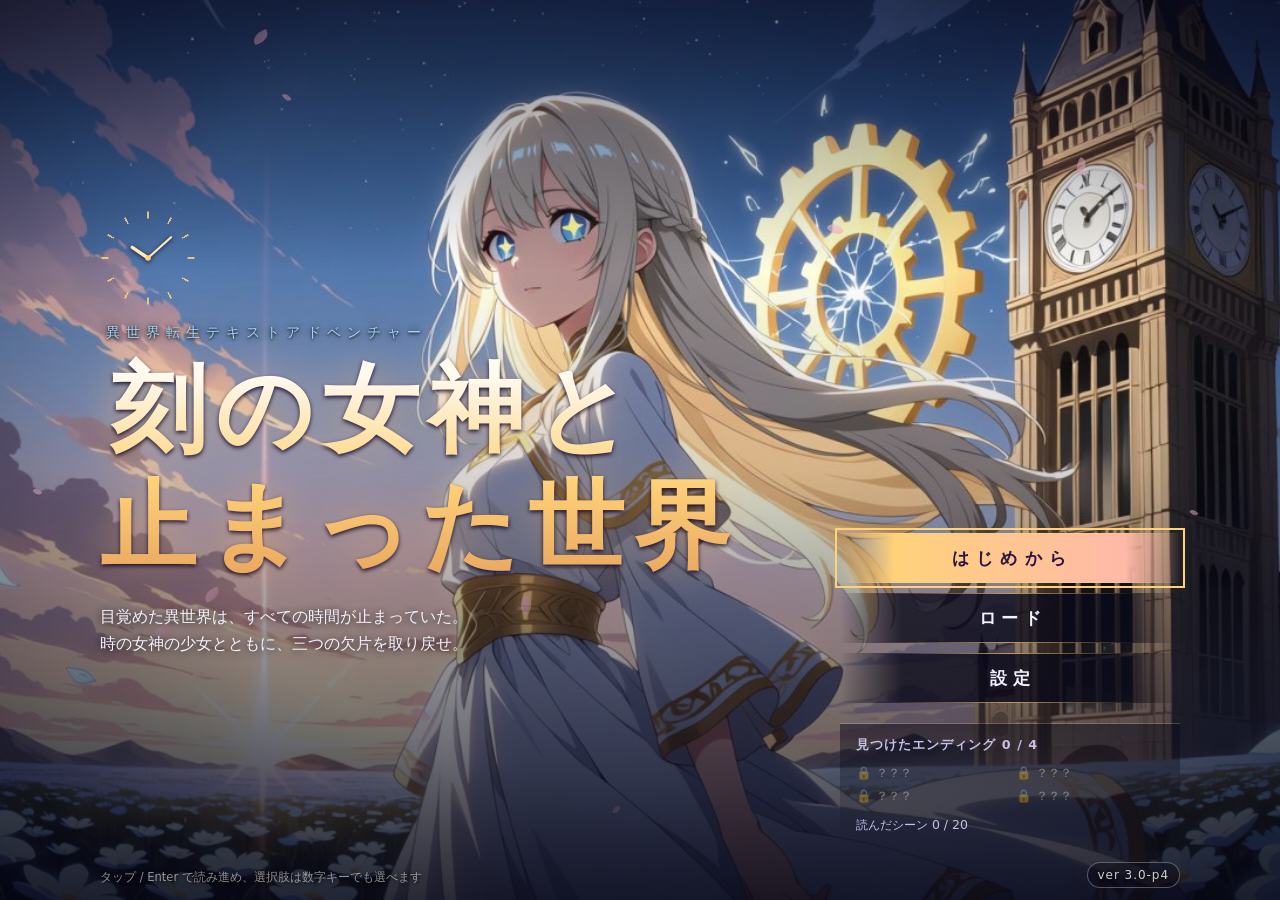
==== commit fd9db2c0: "ver 3.0-p4: エンジンの汎用化（立ち絵 3 人の同時表示、長編規模への備え、エンジンと作品データの分離） - 立ち絵は同時に最大 3 人（左／中央／右に 1 人ずつ）。話者を手前に出して強調" ====
--- a/index.html
+++ b/index.html
@@ -1,5 +1,5 @@
 <!doctype html>
-<html lang="ja" data-app-version="3.0-p3">
+<html lang="ja" data-app-version="3.0-p4">
 <head>
   <meta charset="utf-8">
   <meta name="viewport" content="width=device-width, initial-scale=1, viewport-fit=cover">
@@ -7,7 +7,9 @@
   <meta name="theme-color" content="#0b0c2a">
   <title>刻（とき）の女神と止まった世界</title>
   <!-- 版を上げるときは、下の ?v= と data-app-version、js/game.js の VERSION を同じ値にそろえる -->
-  <link rel="stylesheet" href="css/style.css?v=3.0-p3">
+  <!-- css/style.css＝エンジン共通の見た目／css/work.css＝この作品の配色（シーンのテーマ色） -->
+  <link rel="stylesheet" href="css/style.css?v=3.0-p4">
+  <link rel="stylesheet" href="css/work.css?v=3.0-p4">
 </head>
 <body class="theme-title">
   <!-- 操作アイコン（インライン SVG。<use href="#i-…"> で使う。絵文字は端末ごとに絵柄が変わるので使わない） -->
@@ -62,9 +64,9 @@
             <circle class="hand-pin" cx="48" cy="48" r="2.8"></circle>
           </svg>
         </div>
-        <p class="title-sub">異世界転生テキストアドベンチャー</p>
-        <h1 class="title-main">刻の女神と<br>止まった世界</h1>
-        <p class="title-lead">
+        <p id="title-sub" class="title-sub">異世界転生テキストアドベンチャー</p>
+        <h1 id="title-main" class="title-main">刻の女神と<br>止まった世界</h1>
+        <p id="title-lead" class="title-lead">
           目覚めた異世界は、すべての時間が止まっていた。<br>
           時の女神の少女とともに、三つの欠片を取り戻せ。
         </p>
@@ -88,7 +90,7 @@
     </div>
     <p class="title-foot">
       <span class="title-help">タップ / Enter で読み進め、選択肢は数字キーでも選べます</span>
-      <span id="app-version" class="title-version">ver 3.0-p3</span>
+      <span id="app-version" class="title-version">ver 3.0-p4</span>
     </p>
   </main>
 
@@ -97,11 +99,11 @@
     <!-- 上部 HUD（状態表示：欠片・女神の心。操作は下部のクイックバーへ。音量だけはここに残す） -->
     <header class="hud">
       <div id="hud-shards" class="hud-item" data-action="hud-shards" title="時の欠片">
-        <span class="hud-label">欠片</span>
+        <span id="hud-shards-label" class="hud-label">欠片</span>
         <span id="status-shards" class="hud-shards" role="img" aria-label="時の欠片"></span>
       </div>
       <div id="hud-heart" class="hud-item" data-action="hud-heart" title="女神の心">
-        <span class="hud-label hud-label-heart"><svg class="icon icon-fill" aria-hidden="true" focusable="false"><use href="#i-heart"></use></svg>心</span>
+        <span class="hud-label hud-label-heart"><svg class="icon icon-fill" aria-hidden="true" focusable="false"><use href="#i-heart"></use></svg><span id="hud-heart-label">心</span></span>
         <div id="heart-meter" class="heart-meter" role="meter" aria-label="女神の心" aria-valuemin="0" aria-valuemax="13" aria-valuenow="0">
           <div id="heart-fill" class="heart-fill"></div>
         </div>
@@ -294,7 +296,7 @@
       <div class="field field-danger">
         <button id="reset-data" class="btn btn-small" type="button" data-action="reset"><svg class="icon" aria-hidden="true" focusable="false"><use href="#i-trash"></use></svg>セーブと記録をすべて消去</button>
       </div>
-      <p class="modal-note modal-version">刻の女神と止まった世界　<span id="settings-version">ver 3.0-p3</span></p>
+      <p class="modal-note modal-version"><span id="settings-title">刻の女神と止まった世界</span>　<span id="settings-version">ver 3.0-p4</span></p>
       <div class="modal-foot">
         <button class="btn btn-small" type="button" data-close>閉じる</button>
       </div>
@@ -312,9 +314,12 @@
     </div>
   </dialog>
 
-  <script src="js/story.js?v=3.0-p3"></script>
-  <script src="js/stage.js?v=3.0-p3"></script>
-  <script src="js/assets.js?v=3.0-p3"></script>
-  <script src="js/game.js?v=3.0-p3"></script>
+  <!-- 作品：work.js（題名・用語・保存キー）と story.js（物語）。エンジン：stage.js／assets.js／game.js。
+       長編で章ごとにファイルを分けるときは、stage.js のあとに章のファイルを並べる（docs/ENGINE.md） -->
+  <script src="js/work.js?v=3.0-p4"></script>
+  <script src="js/story.js?v=3.0-p4"></script>
+  <script src="js/stage.js?v=3.0-p4"></script>
+  <script src="js/assets.js?v=3.0-p4"></script>
+  <script src="js/game.js?v=3.0-p4"></script>
 </body>
 </html>
--- a/css/style.css
+++ b/css/style.css
@@ -37,18 +37,7 @@
   --font-ui: system-ui, -apple-system, "Hiragino Sans", "Hiragino Kaku Gothic ProN", "Yu Gothic UI", "Meiryo", sans-serif;
 }
 
-/* ---------- テーマ（シーンごとの背景） ---------- */
-body.theme-title        { --bg-1: #0b0c2a; --bg-2: #241a55; --bg-3: #5a3478; }
-body.theme-dawn         { --bg-1: #2b2350; --bg-2: #7a4a7e; --bg-3: #e09a8a; }
-body.theme-tower        { --bg-1: #0d1838; --bg-2: #1f3a6e; --bg-3: #3f6f9e; }
-body.theme-forest       { --bg-1: #08201a; --bg-2: #154234; --bg-3: #3d6b4a; }
-body.theme-night        { --bg-1: #05061a; --bg-2: #131740; --bg-3: #2b2a63; }
-body.theme-day          { --bg-1: #1d3b63; --bg-2: #3a77a6; --bg-3: #8cc3d9; }
-body.theme-ruins        { --bg-1: #2a1d12; --bg-2: #6b4a2a; --bg-3: #c39a5e; }
-body.theme-ending-true  { --bg-1: #3a2350; --bg-2: #c46a6a; --bg-3: #ffd27a; --accent: #fff1b8; }
-body.theme-ending-normal{ --bg-1: #060820; --bg-2: #1c2160; --bg-3: #5a5aa8; }
-body.theme-ending-bad   { --bg-1: #050505; --bg-2: #1a1a22; --bg-3: #34303f; --accent: #b9b4c9; }
-body.theme-ending-still { --bg-1: #0a0a24; --bg-2: #2a2450; --bg-3: #6a5a8c; --accent: #d9ccff; }
+/* シーンごとのテーマ色（body.theme-xxx）は作品ごとに変わるので css/work.css に置く */
 
 /* ---------- 読みやすさの設定（js/game.js が body に data-font / data-window を付ける） ---------- */
 body[data-font="1"] { --story-scale: 1.15; }
@@ -110,9 +99,6 @@
     radial-gradient(1.5px 1.5px at 93% 82%, #fff8d0 50%, transparent 51%),
     radial-gradient(1px 1px at 36% 48%, #fff 50%, transparent 51%);
 }
-body.theme-day .sky,
-body.theme-ruins .sky,
-body.theme-ending-true .sky { opacity: 0.2; }
 body.theme-title .sky { animation: twinkle 7s ease-in-out infinite; }
 body.has-bg .sky { opacity: 0; }
 
@@ -1116,13 +1102,15 @@
 .chara {
   --chara-h: min(92dvh, 150vw);
   position: absolute;
-  bottom: 0;
+  bottom: var(--chara-lift, 0px);
   left: 50%;
-  height: var(--chara-h);
+  /* --chara-fit＝並ぶ人数と画面に合わせた縮小、--chara-scale＝人物ごとの背丈の比（manifest の characters[id].scale） */
+  height: calc(var(--chara-h) * var(--chara-fit, 1) * var(--chara-scale, 1));
   translate: -50% 0;
   opacity: 0;
   transform: translateY(12px);
-  transition: opacity 0.6s ease, transform 0.6s ease, left 0.5s ease, height 0.5s ease, filter 0.3s ease;
+  transform-origin: 50% 100%;
+  transition: opacity 0.6s ease, transform 0.6s ease, left 0.5s ease, height 0.5s ease, filter 0.3s ease, scale 0.3s ease;
   filter: drop-shadow(0 8px 24px rgba(0, 0, 0, 0.45));
 }
 .chara.is-active {
@@ -1156,10 +1144,31 @@
 /* スマートフォン縦：1 人なら常に中央。2 人以上は縮めて内側へ寄せる（画面外へはみ出さない） */
 @media (orientation: portrait) and (max-width: 560px) {
   .char-layer[data-count="1"] .chara { left: 50%; }
-  .char-layer:not([data-count="0"]):not([data-count="1"]) .chara { height: calc(var(--chara-h) * 0.75); }
-  .char-layer:not([data-count="0"]):not([data-count="1"]) .chara[data-pos="left"]  { left: 32%; }
-  .char-layer:not([data-count="0"]):not([data-count="1"]) .chara[data-pos="right"] { left: 68%; }
-}
+  .char-layer[data-count="2"] .chara { --chara-fit: 0.75; }
+  .char-layer[data-count="2"] .chara[data-pos="left"]  { left: 32%; }
+  .char-layer[data-count="2"] .chara[data-pos="right"] { left: 68%; }
+  /* 3 人：左右の人を画面の端へ寄せて重なりを減らす（端の人は体の外側が少し切れる）。
+     縮めたぶん顔がメッセージウィンドウの裏へ沈むので、少し持ち上げる（--chara-lift）。
+     残る重なりは「話者を手前に出す」ことで読めるようにする */
+  .char-layer[data-count="3"] .chara { --chara-fit: 0.75; --chara-lift: calc(var(--chara-h) * 0.12); }
+  .char-layer[data-count="3"] .chara[data-pos="left"]  { left: 15%; }
+  .char-layer[data-count="3"] .chara[data-pos="right"] { left: 85%; }
+}
+/* スマートフォン縦以外（横向き・タブレット・PC）：2 人以上のときは、横幅に収まる背丈までに抑える */
+@media (min-width: 561px), (orientation: landscape) {
+  .char-layer[data-count="2"] .chara { --chara-h: min(92dvh, 105vw); }
+  .char-layer[data-count="3"] .chara { --chara-h: min(92dvh, 76vw); }
+  .char-layer[data-count="3"] .chara[data-pos="left"]  { left: 22%; }
+  .char-layer[data-count="3"] .chara[data-pos="right"] { left: 78%; }
+}
+
+/* ---------- 複数人が並ぶときの作法（1 人だけのときは何も変えない） ----------
+   重なりの順：左右 → 中央 → 話者（いちばん手前）。話者は少し大きく、話者でない人は .is-dim で沈める。
+   地の文（話者なし）と、舞台にいない人の台詞では、全員ふつうの明るさ・同じ大きさのまま */
+.char-layer[data-count="2"] .chara[data-pos="center"],
+.char-layer[data-count="3"] .chara[data-pos="center"] { z-index: 1; }
+.char-layer[data-count="2"] .chara.is-speaker,
+.char-layer[data-count="3"] .chara.is-speaker { z-index: 2; scale: 1.04; }
 
 /* ---------- 光輪（画像に描かず SVG の別レイヤー。立ち絵の背面に置く。見た目は仮） ---------- */
 .chara-halo {
@@ -1226,6 +1235,7 @@
   .chara-halo[data-state="strong"],
   .chara-halo[data-state="bright"] { animation: none; opacity: 1; }
   .chara.fx-hop { animation: none; }
+  .char-layer .chara.is-speaker { scale: 1; }
 }
 /* 設定で演出をオフにしたとき：跳ねを止める（光輪の状態そのものは物語の情報なので残し、瞬きだけ静止にする） */
 body.fx-off .chara.fx-hop { animation: none; }
--- a/css/work.css
+++ b/css/work.css
@@ -0,0 +1,25 @@
+/* =========================================================
+   作品ごとの配色（刻の女神と止まった世界）
+   css/style.css（エンジン共通の見た目）のあとに読み込む。別作品では、このファイルを書き換える。
+   - シーンのテーマ色：story.js の scene.theme: "xxx" が body.theme-xxx になる。
+     --bg-1〜3 は背景画像が無いときのグラデーション、--accent は金線・強調の色。
+   - 基調色そのものを変えるときは、ここで :root の変数（--accent、--text、--heart、--window など）を上書きする。
+   ========================================================= */
+
+/* ---------- テーマ（シーンごとの背景） ---------- */
+body.theme-title        { --bg-1: #0b0c2a; --bg-2: #241a55; --bg-3: #5a3478; }
+body.theme-dawn         { --bg-1: #2b2350; --bg-2: #7a4a7e; --bg-3: #e09a8a; }
+body.theme-tower        { --bg-1: #0d1838; --bg-2: #1f3a6e; --bg-3: #3f6f9e; }
+body.theme-forest       { --bg-1: #08201a; --bg-2: #154234; --bg-3: #3d6b4a; }
+body.theme-night        { --bg-1: #05061a; --bg-2: #131740; --bg-3: #2b2a63; }
+body.theme-day          { --bg-1: #1d3b63; --bg-2: #3a77a6; --bg-3: #8cc3d9; }
+body.theme-ruins        { --bg-1: #2a1d12; --bg-2: #6b4a2a; --bg-3: #c39a5e; }
+body.theme-ending-true  { --bg-1: #3a2350; --bg-2: #c46a6a; --bg-3: #ffd27a; --accent: #fff1b8; }
+body.theme-ending-normal{ --bg-1: #060820; --bg-2: #1c2160; --bg-3: #5a5aa8; }
+body.theme-ending-bad   { --bg-1: #050505; --bg-2: #1a1a22; --bg-3: #34303f; --accent: #b9b4c9; }
+body.theme-ending-still { --bg-1: #0a0a24; --bg-2: #2a2450; --bg-3: #6a5a8c; --accent: #d9ccff; }
+
+/* 明るいテーマでは星空（.sky）を薄くする。背景画像があるとき（body.has-bg）は、エンジン側の指定どおり星空を出さない */
+body.theme-day:not(.has-bg) .sky,
+body.theme-ruins:not(.has-bg) .sky,
+body.theme-ending-true:not(.has-bg) .sky { opacity: 0.2; }
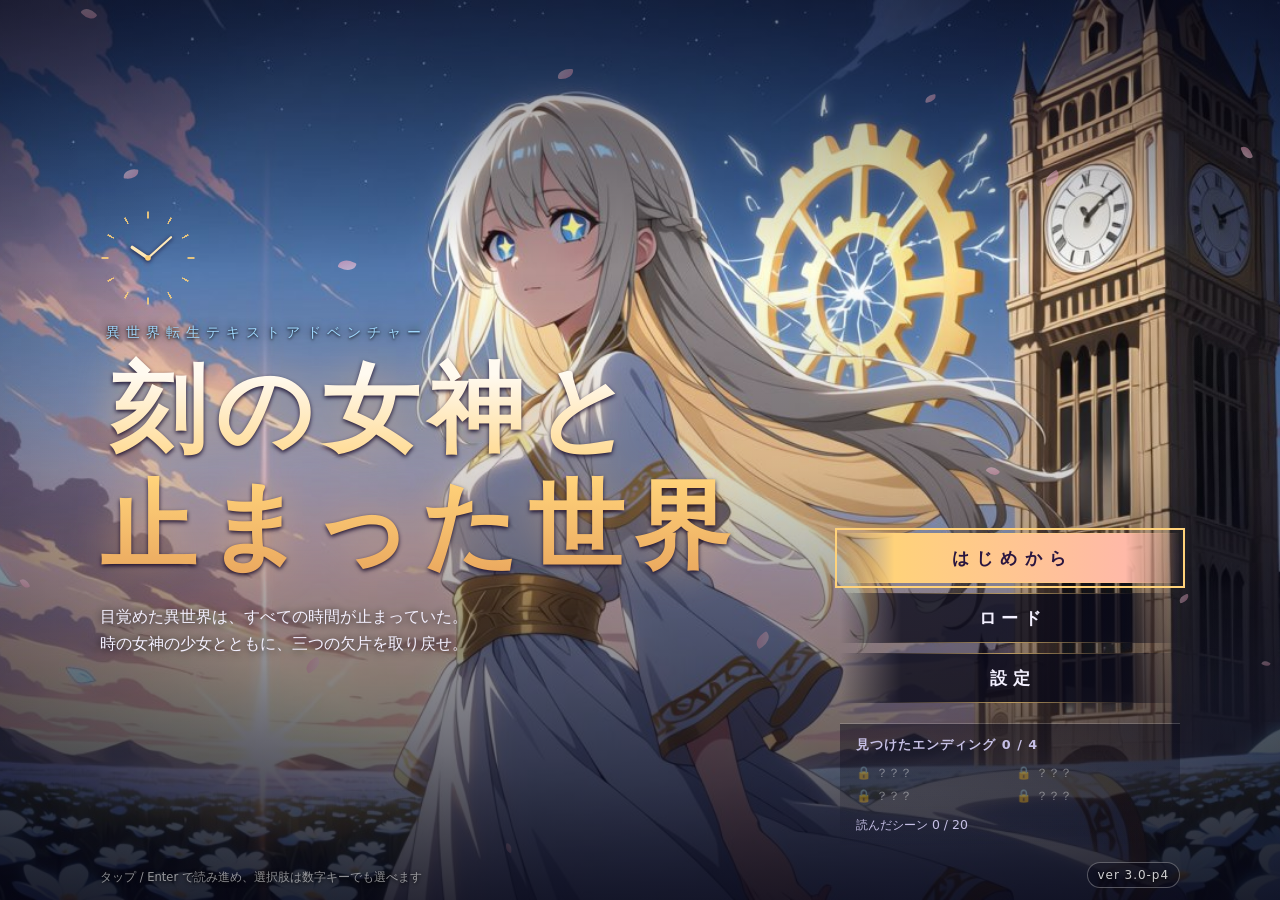
==== commit eaa31579: "次期設計 第2弾B: 状態の計算を js/state.js へ切り出す（動作は変えない） newState・isValidSave・restoreState・applyEffects・resolve・" ====
--- a/index.html
+++ b/index.html
@@ -319,6 +319,7 @@
   <script src="js/work.js?v=3.0-p4"></script>
   <script src="js/story.js?v=3.0-p4"></script>
   <script src="js/stage.js?v=3.0-p4"></script>
+  <script src="js/state.js?v=3.0-p4"></script>
   <script src="js/assets.js?v=3.0-p4"></script>
   <script src="js/game.js?v=3.0-p4"></script>
 </body>
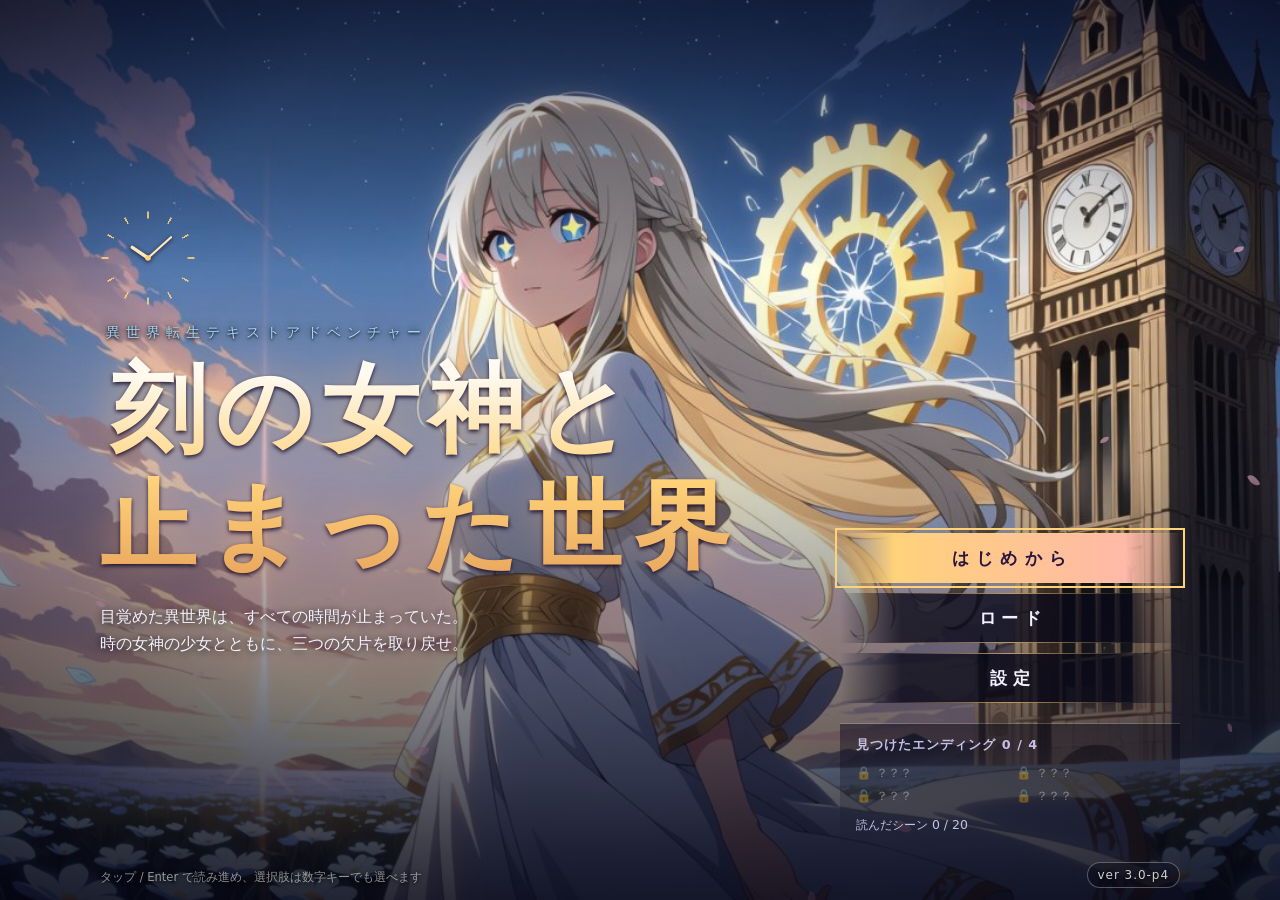
==== commit 8910c941: "『Heart Refrain ～あの日の声～』のタイトル画面から時計の紋章を外し、エンディング状況を「進行状況」ボタンから開く形にする - 紋章は作品側の work.css で非表示（本編は従来どおり" ====
--- a/index.html
+++ b/index.html
@@ -80,6 +80,8 @@
         </button>
         <button id="title-load-btn" class="title-btn" type="button" data-action="load">ロード</button>
         <button id="title-settings-btn" class="title-btn" type="button" data-action="settings">設定</button>
+        <!-- 作品設定 WORK.titleProgress が "dialog" のときだけ出す。押すと下の「見つけたエンディング」を別の画面（progress-dialog）で開く -->
+        <button id="title-progress-btn" class="title-btn" type="button" data-action="progress" hidden>進行状況</button>
       </nav>
 
       <section class="endings" aria-labelledby="endings-heading">
@@ -303,6 +305,17 @@
     </div>
   </dialog>
 
+  <!-- 進行状況（WORK.titleProgress が "dialog" の作品だけ使う。タイトル画面の .endings をここへ移して開く） -->
+  <dialog id="progress-dialog" class="modal" aria-labelledby="progress-heading">
+    <div class="modal-body">
+      <h2 id="progress-heading" class="modal-title">進行状況</h2>
+      <div id="progress-body" class="progress-body"></div>
+      <div class="modal-foot">
+        <button class="btn btn-small" type="button" data-close>閉じる</button>
+      </div>
+    </div>
+  </dialog>
+
   <!-- 確認（ブラウザ標準の confirm の代わり。ほかのダイアログの上に重ねて出す） -->
   <dialog id="confirm-dialog" class="modal modal-confirm" role="alertdialog" aria-labelledby="confirm-message">
     <div class="modal-body">
--- a/css/style.css
+++ b/css/style.css
@@ -404,6 +404,28 @@
   color: var(--text-dim);
 }
 
+/* 進行状況をダイアログで見せる作品（WORK.titleProgress: "dialog"）：.endings は progress-dialog の中へ移る */
+.progress-body .endings {
+  width: 100%;
+  padding: 4px 0 0;
+  border-top: 0;
+  background: none;
+  animation: none;
+}
+.progress-body .endings-heading { font-size: 0.9rem; margin-bottom: 10px; }
+.progress-body .ending-list { gap: 6px 16px; font-size: 0.9rem; }
+/* 結末の名前は省略せずに折り返す。幅の狭い画面では 1 列にする */
+.progress-body .ending-item { white-space: normal; overflow: visible; }
+@media (max-width: 559px) {
+  .progress-body .ending-list { grid-template-columns: 1fr; }
+}
+@media (max-height: 700px) {
+  .progress-body .endings-heading { margin-bottom: 4px; }
+  .progress-body .ending-list { gap: 0 16px; font-size: 0.85rem; }
+  .progress-body .scene-rate { margin-top: 8px; }
+}
+.progress-body .scene-rate { margin-top: 14px; font-size: 0.9rem; text-align: left; }
+
 .title-foot {
   flex: none;
   display: flex;
@@ -473,6 +495,8 @@
   .endings { padding-block: 6px 4px; }
   .endings-heading { margin-bottom: 2px; }
   .scene-rate { margin-top: 2px; }
+  /* 進行状況をダイアログに移した作品では「読んだシーン」の行がタイトル画面に無いので、版表記を重ねない */
+  .title-screen.has-progress-dialog .title-foot { margin-top: 0; }
 }
 /* 縦画面で背が低い端末（360×640 など）：紹介文を省き、メニューを 2 列にして 1 画面に収める */
 @media (orientation: portrait) and (max-width: 899px) and (max-height: 740px) {
@@ -484,6 +508,11 @@
   #start-btn,
   #continue-btn { grid-column: 1 / -1; }
   .scene-rate { margin-top: 4px; }
+  /* 「進行状況」ボタンがある作品では、ロード・設定・進行状況を 1 行に並べる */
+  .title-screen.has-progress-dialog .title-menu { grid-template-columns: repeat(3, 1fr); }
+  .title-screen.has-progress-dialog .title-menu .title-btn { letter-spacing: 0.1em; text-indent: 0.1em; padding-inline: 4px; }
+  .title-screen.has-progress-dialog .title-menu .title-btn:hover,
+  .title-screen.has-progress-dialog .title-menu .title-btn:focus-visible { letter-spacing: 0.1em; }
 }
 
 /* ---------- ゲーム画面の骨組み ---------- */
